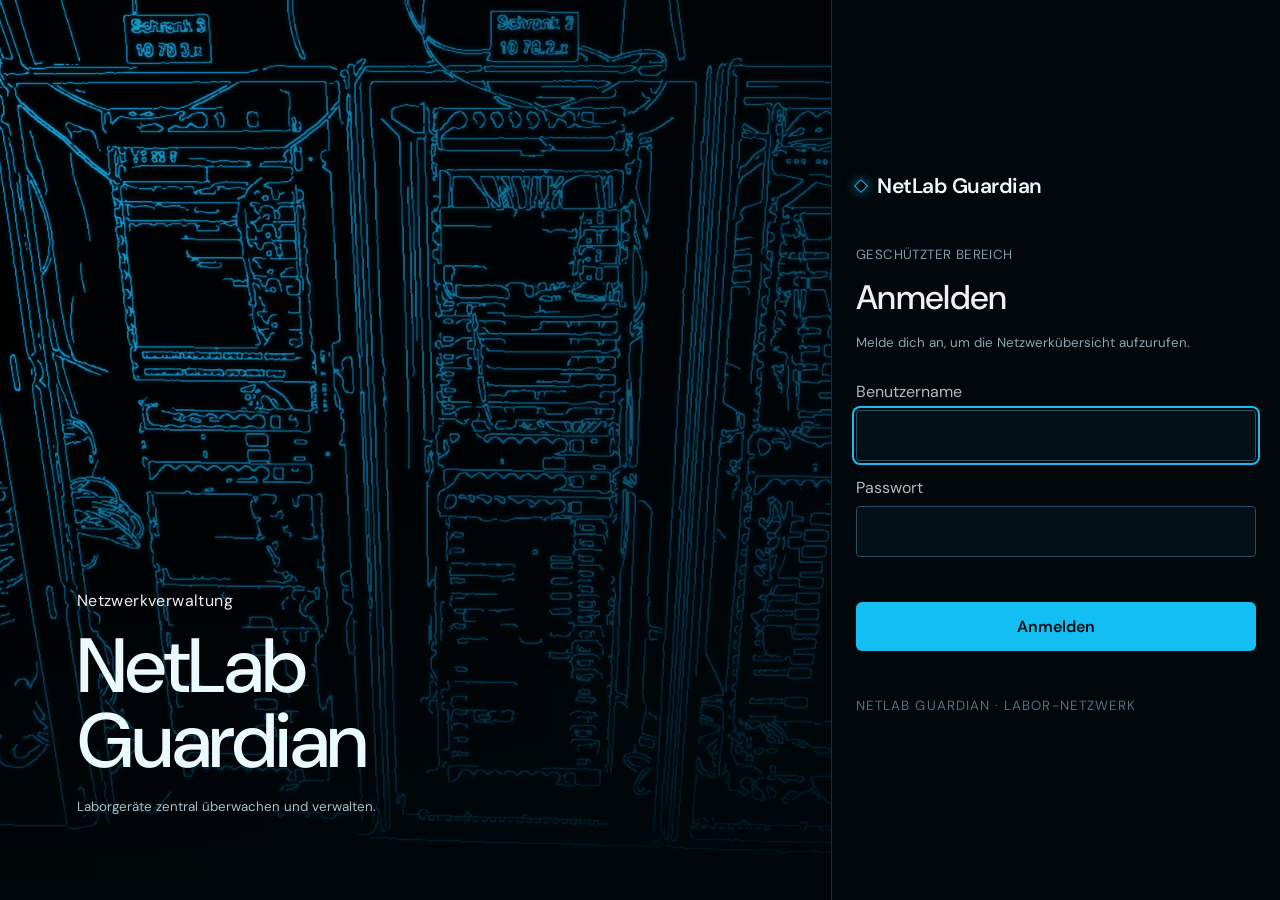
==== website/index.html @ c4c0e140 "Weboberfläche erstellt" ====
<!DOCTYPE html>
<html lang="de" class="auth-pending"><head><meta charset="UTF-8"><meta name="viewport" content="width=device-width,initial-scale=1"><meta name="theme-color" content="#09090b"><meta name="description" content="NetLab Guardian – Netzwerkgeräte in drei Labor-Racks zentral im Blick."><title>NetLab Guardian — Netzwerk im Blick</title><link rel="stylesheet" href="style.css"><script>(()=>{try{const session=JSON.parse(sessionStorage.getItem('netlab-guardian-session-v1'));if(!session||!['admin','viewer'].includes(session.role)){location.replace('login.html');return}document.documentElement.classList.remove('auth-pending')}catch{location.replace('login.html')}})();</script><noscript><meta http-equiv="refresh" content="0;url=login.html"></noscript><script src="script.js" defer></script></head>
<body><header class="header"><a class="brand" href="#" aria-label="NetLab Guardian Startseite">NetLab Guardian</a><nav aria-label="Hauptnavigation"><a class="active" href="#overview">Übersicht</a><a href="#inventory">Geräteinventar</a><a href="#issues">Probleme <span class="nav-count">3</span></a></nav><div class="header-actions"><span class="user-badge" id="userBadge"></span><button class="button outline" id="adminButton" type="button" hidden>Adminbereich</button><button class="button outline" id="logoutButton" type="button">Abmelden</button></div></header>
<main><section class="hero" aria-labelledby="heroTitle"><div class="hero-art" aria-hidden="true"><img src="assets/racks-outline.png" alt=""></div><div class="hero-overlay" aria-hidden="true"></div><div class="hero-copy"><div class="eyebrow">Netzwerkverwaltung</div><h1 id="heroTitle">Das Labornetzwerk<br>im Überblick</h1><p>Status und Verwaltung der Switches und Router in drei Labor-Racks.</p><a href="#overview" class="hero-link">Zum Rack-Monitor <span>↓</span></a></div><div class="hero-bottom"><span> Monitoring-Demo aktiv</span><span>3 Racks <b>/</b> <span id="heroDeviceCount">24 Geräte</span> <b>/</b> Labor-Netzwerk</span></div></section>
<section class="workspace" id="overview"><div class="section-top"><div><div class="eyebrow muted">Laborübersicht</div><h2>Rack-Übersicht</h2></div><div class="sync"><span id="syncLabel">Letzter Scan: 13.10.2026, 08:00 Uhr (Demodaten)</span></div></div>
<div class="stats"><div><span>Geräte insgesamt</span><strong>24 <small>in 3 Racks</small></strong></div><div><span> Erreichbar</span><strong>23 <small>95,8 %</small></strong></div><div><span> Warnungen</span><strong>2 <small>Prüfung empfohlen</small></strong></div><div><span> Kritisch</span><strong class="red-text">1 <small>Aktion erforderlich</small></strong></div></div>
<div class="rack-toolbar"><div class="segmented" aria-label="Rack-Filter"><button class="selected" data-filter="all" aria-pressed="true">Alle Racks <span>3</span></button><button data-filter="issues" aria-pressed="false">Mit Problemen <span>2</span></button></div><span class="rack-hint">Gerät auswählen für Details</span></div><div id="racks" class="racks"></div><div class="legend"><span> Online</span><span> Warnung</span><span> Kritisch / Offline</span><span>19″ Racks · 30 HE · schematische Darstellung</span></div>
<section class="issues" id="issues"><div class="section-top"><div><div class="eyebrow muted">Aktuelle Meldungen</div><h2>Offene Probleme <span class="pill red-pill">3</span></h2></div><span class="subtle">Nach Priorität sortiert</span></div><div id="issueList"></div></section>
<section class="inventory" id="inventory"><div class="section-top"><div><div class="eyebrow muted">Inventar / Demodaten</div><h2>Geräteinventar</h2></div><label class="search"><span>⌕</span><input id="search" type="search" placeholder="Gerät oder IP suchen …" aria-label="Gerät oder IP suchen"></label></div><div class="table-scroll"><table><thead><tr><th>Gerät</th><th>Typ / Modell</th><th>IP-Adresse</th><th>Standort</th><th>Status</th><th></th></tr></thead><tbody id="deviceTable"></tbody></table></div><p id="resultCount" class="subtle"></p></section>
</section></main>
<footer><a class="brand" href="#">NetLab Guardian</a><span>Netzwerkverwaltung für den Unterricht</span><span>LAB MONITORING / DEMO 1.0</span></footer>
<dialog id="detailDialog"><div class="dialog-top"><span class="eyebrow muted" id="dialogEyebrow">GERÄTEDETAILS</span><button class="close" aria-label="Dialog schließen">×</button></div><div id="dialogContent"></div></dialog>
<div id="toast" role="status" aria-live="polite"></div></body></html>
---- website/style.css ----
@import url('https://fonts.googleapis.com/css2?family=DM+Sans:wght@400;450;500;550;600;650;700&display=swap');
:root{color-scheme:dark;--bg:#09090b;--panel:#111114;--line:#28282e;--muted:#8c8c96;--red:#ff4858;--green:#76cfa9;--amber:#e8b963}*{box-sizing:border-box}html{scroll-behavior:smooth;scroll-padding-top:30px}body{margin:0;background:var(--bg);color:#f0f0f3;font-family:'DM Sans',Arial,sans-serif;font-size:14px}button,input{font:inherit}button,a,input{-webkit-tap-highlight-color:transparent}button,a{touch-action:manipulation}button{cursor:pointer}a{color:inherit;text-decoration:none}button:focus-visible,a:focus-visible,input:focus-visible{outline:2px solid var(--red);outline-offset:5px}.header{height:96px;max-width:1360px;margin:auto;padding:0 60px;display:flex;align-items:center;justify-content:space-between;gap:24px}.brand{font-size:26px;font-weight:650;letter-spacing:-1px;display:flex;align-items:center}.brand-mark{font-size:30px;letter-spacing:-8px;margin-right:18px;color:var(--red)}.brand-dot{color:var(--red)}nav{display:flex;gap:32px;align-items:center;font-size:13px;color:#98989f}nav a{transition:color .2s}nav a:hover,nav .active{color:#fff}.nav-count{background:#38161e;color:#ff7b86;font-size:10px;padding:3px 6px;border-radius:4px;margin-left:5px}.button{border:0;border-radius:6px;padding:12px 18px;display:inline-flex;align-items:center;justify-content:center;gap:18px;font-size:12px;font-weight:600;white-space:nowrap;transition:background .2s,transform .2s}.button:hover{transform:translateY(-1px)}.light{background:#ededf0;color:#121216}.light:hover{background:white}.outline{border:1px solid #36363e;background:#17171c;color:#ddd}.hero{max-width:1520px;margin:auto;min-height:425px;position:relative;overflow:hidden}.hero-art{position:absolute;inset:0;pointer-events:none}.hero-art svg{width:100%;height:100%}.hero-copy{max-width:1360px;padding:40px 60px 86px;margin:auto;position:relative}.eyebrow{font-size:10px;letter-spacing:1.7px;font-weight:600;display:flex;align-items:center;gap:8px}.eyebrow>span:not(.section-index){width:5px;height:5px;border-radius:50%;background:var(--red)}h1{font-size:clamp(42px,4.7vw,65px);font-weight:500;line-height:1.12;letter-spacing:-2.6px;margin:22px 0}h1>span{color:var(--red)}.hero p{font-size:14px;color:#a9a9b1;line-height:1.7}.hero-link{font-size:12px;display:inline-flex;gap:30px;margin-top:20px}.hero-link span{color:var(--red)}.hero-bottom{position:relative;max-width:1240px;margin:0 auto;padding:20px 0;display:flex;justify-content:space-between;border-bottom:1px solid var(--line);font-size:11px;color:var(--muted)}.hero-bottom span{display:flex;align-items:center;gap:9px}.hero-bottom b{font-weight:400;margin:0 12px;color:#3f3f46}.dot{display:inline-block;width:6px;height:6px;border-radius:50%;flex-shrink:0}.green{background:var(--green);box-shadow:0 0 8px #76cfa922}.red{background:var(--red);box-shadow:0 0 8px #ff485833}.amber{background:var(--amber)}.workspace{max-width:1360px;padding:44px 60px 0;margin:auto}.section-top{display:flex;align-items:center;justify-content:space-between;gap:24px;margin-bottom:24px}.muted{color:var(--muted);font-size:9px;letter-spacing:1.6px}h2{font-size:25px;font-weight:500;letter-spacing:-.7px;margin:10px 0 0}.section-index{font-size:12px;color:#53535f;margin-left:12px;letter-spacing:0}.sync{display:flex;align-items:center;gap:18px;font-size:10px;color:var(--muted)}.scan-icon{font-size:18px;line-height:12px}.stats{display:grid;grid-template-columns:repeat(4,1fr);border:1px solid var(--line);border-radius:8px;background:#101013;padding:23px 0;margin-bottom:30px}.stats>div{padding:0 25px;border-right:1px solid var(--line)}.stats>div:last-child{border:0}.stats>div>span{display:flex;align-items:center;gap:7px;color:#a1a1ad;font-size:11px}.stats strong{display:flex;align-items:baseline;gap:14px;font-size:34px;line-height:1.5;font-weight:500;letter-spacing:-1px}.stats small{font-weight:400;letter-spacing:0;color:#757582;font-size:10px}.red-text{color:var(--red)}.rack-toolbar{display:flex;justify-content:space-between;align-items:center;margin-bottom:20px}.segmented{display:flex;gap:3px;background:#131317;border:1px solid var(--line);border-radius:6px;padding:4px}.segmented button{background:transparent;border:0;color:#888894;padding:8px 12px;font-size:11px;border-radius:3px}.segmented .selected{background:#2a2a31;color:#fff}.segmented span{margin-left:8px;color:#888894;font-size:10px}.rack-hint{color:#797985;font-size:10px;display:flex;align-items:center;gap:8px}.tiny-square{width:8px;height:8px;border:1px solid #70707e}.racks{display:grid;grid-template-columns:repeat(3,1fr);gap:22px}.rack-card{border:1px solid var(--line);background:linear-gradient(135deg,#151519,#101013);border-radius:8px;overflow:hidden}.rack-heading{padding:21px 20px 17px;display:flex;justify-content:space-between;align-items:flex-start}.rack-heading h3{margin:0 0 5px;font-size:16px;font-weight:500}.rack-heading p{font-size:10px;color:var(--muted);margin:0}.rack-number{font-size:10px;color:#666673;letter-spacing:1px}.pill{font-size:9px;padding:5px 8px;border-radius:4px;display:inline-flex;gap:6px;align-items:center;white-space:nowrap}.green-pill{background:#172a25;color:#88cbb0}.red-pill{background:#35191f;color:#ff7e88}.amber-pill{background:#30281c;color:#e6bf7a}.rack-frame{margin:0 16px;padding:14px 15px 14px 28px;border:1px solid #303037;border-radius:3px;background:repeating-linear-gradient(to bottom,#08080a 0,#08080a 8px,#121216 9px,#08080a 10px);position:relative;box-shadow:inset 0 0 12px #000}.rack-frame:before,.rack-frame:after{content:'';position:absolute;top:14px;bottom:14px;width:4px;background:repeating-linear-gradient(to bottom,#33333b 0,#33333b 4px,transparent 4px,transparent 13px)}.rack-frame:before{left:7px}.rack-frame:after{right:6px}.device{display:flex;position:relative;align-items:center;gap:8px;width:100%;height:35px;padding:0 8px;margin:0 0 5px;border:1px solid #3b3c44;border-radius:2px;background:linear-gradient(#292a30,#1a1b20);color:#ddd;text-align:left}.device:hover{border-color:#b8b8c8;background:#303039}.device.warning{border-color:#7e6033;background:linear-gradient(#352e23,#252117)}.device.critical{border-color:#a2434d;background:linear-gradient(#3a2429,#281b20)}.unit{position:absolute;right:calc(100% + 7px);font-size:7px;color:#73737d;font-family:monospace}.device-name{font-size:8px;white-space:nowrap;min-width:55px;letter-spacing:.25px}.ports{display:grid;grid-template-columns:repeat(8,1fr);gap:2px;margin-left:auto}.port{height:6px;width:5px;background:#0b0d0f;border:1px solid #44474d;border-top-color:#638977}.warning .port{border-top-color:#95814c}.critical .port{border-top-color:#70464a}.router .ports{grid-template-columns:repeat(4,1fr)}.device>.dot{width:4px;height:4px;margin-left:3px}.blank{height:16px;border:1px solid #24242a;margin-bottom:5px;background:repeating-linear-gradient(90deg,#141418 0,#141418 3px,#0d0d10 3px,#0d0d10 5px)}.rack-footer{padding:15px 20px;display:flex;justify-content:space-between;font-size:9px;color:#8d8d99}.rack-footer b{font-weight:400;color:#d0d0d8}.legend{display:flex;gap:20px;align-items:center;margin:18px 0 46px;font-size:9px;color:#83838f}.legend>span{display:flex;align-items:center;gap:6px}.legend>span:last-child{margin-left:auto;color:#565662}.issues{margin-bottom:44px}.issues h2{display:flex;align-items:center;gap:12px;font-size:22px}.subtle{color:#787885;font-size:10px}.issue-row{display:flex;align-items:center;gap:16px;border-top:1px solid var(--line);padding:18px 0}.issue-icon{height:32px;width:32px;background:#28171d;border:1px solid #4c252d;color:#ff7280;border-radius:6px;display:grid;place-items:center;font-size:14px}.issue-icon.warn{color:var(--amber);background:#252016;border-color:#463920}.issue-copy{flex:1}.issue-copy strong{font-size:12px;font-weight:500}.issue-copy p{font-size:10px;color:var(--muted);margin:5px 0 0}.issue-row .issue-time{font-size:10px;color:#737380}.text-button{border:0;background:none;color:#c5c5d0;font-size:11px;padding:10px}.text-button:hover{color:var(--red)}.search{display:flex;gap:10px;align-items:center;border:1px solid var(--line);border-radius:5px;padding:10px 13px;color:var(--muted)}.search input{border:0;background:none;outline:none;color:#eee;font-size:11px;width:180px}.table-scroll{overflow:auto}table{width:100%;border-collapse:collapse;text-align:left;white-space:nowrap}th{font-size:9px;font-weight:400;text-transform:uppercase;letter-spacing:1px;color:#81818f;background:#141418;padding:13px 15px}td{padding:13px 15px;border-bottom:1px solid #222228;font-size:11px;color:#92929f}td:first-child{color:#ddd}td:nth-child(3){font-family:monospace}.inventory{margin-bottom:40px}.report-banner{display:flex;align-items:center;gap:22px;padding:27px;border:1px solid #412329;background:radial-gradient(ellipse at top left,#31161d,#131014 65%);border-radius:7px}.report-symbol{font-size:32px;color:#ff6571}.report-banner h3{font-weight:500;font-size:17px;margin:0 0 8px}.report-banner p{font-size:11px;color:#aaa1a9;margin:0 0 8px}.report-banner button{margin-left:auto}.demo-note{font-size:9px;color:#82717c}footer{max-width:1240px;margin:40px auto 0;border-top:1px solid var(--line);padding:28px 0 35px;display:flex;justify-content:space-between;align-items:center;color:#62626d;font-size:10px}footer .brand{font-size:21px;color:#c5c5ce}footer>span:last-child{font-size:8px;letter-spacing:1px}dialog{width:min(540px,calc(100vw - 30px));padding:26px;border:1px solid #48404a;border-radius:10px;background:#141417;color:#eee;box-shadow:0 30px 100px #000a}dialog::backdrop{background:#000b;backdrop-filter:blur(5px)}.dialog-top{display:flex;justify-content:space-between;align-items:center}.close{background:none;border:0;color:#aaa;font-size:25px;padding:0 4px}.dialog-grid{display:grid;grid-template-columns:1fr 1fr;gap:20px;margin:25px 0}.dialog-grid span{display:block;color:var(--muted);font-size:10px;margin-bottom:6px}.dialog-grid b{font-size:13px;font-weight:400}.dialog-info{padding:15px;background:#202024;border-left:2px solid var(--red);font-size:12px;line-height:1.7;color:#bbb}.report-item{padding:13px 0;border-bottom:1px solid var(--line);font-size:12px;line-height:1.8}.report-item small{color:var(--muted)}.dialog-actions{display:flex;justify-content:flex-end;margin-top:22px}#toast{position:fixed;bottom:25px;left:50%;transform:translate(-50%,20px);background:#2a2228;color:#eee;border:1px solid #64414a;border-radius:7px;padding:14px 24px;font-size:12px;opacity:0;pointer-events:none;transition:.25s;max-width:90vw;z-index:9}#toast.show{opacity:1;transform:translate(-50%,0)}@media(min-width:1450px){.hero-art svg{height:110%}}@media(max-width:1100px){.header{padding:0 30px}.workspace{padding:35px 30px 0}.hero-copy{padding-left:30px}.hero-bottom,footer{margin-left:30px;margin-right:30px}.stats>div{padding:0 17px}.stats strong{gap:8px}.stats small{font-size:9px}.racks{gap:12px}.ports{gap:1px}.port{width:4px}.rack-heading{padding:18px 14px}.rack-frame{margin:0 9px}.sync{flex-direction:column;align-items:flex-end;gap:8px}}@media(max-width:800px){.header{height:78px}nav{gap:15px;font-size:11px}.hero-art{opacity:.6;left:0;width:140%}.hero-copy{padding-top:30px}.hero-bottom{font-size:9px}.racks{grid-template-columns:1fr}.rack-frame{margin:0 20px}.ports{gap:4px;grid-template-columns:repeat(12,1fr)}.port{width:8px;height:8px}.device-name{font-size:10px}.device{height:37px}.stats{grid-template-columns:1fr 1fr;row-gap:20px}.stats>div:nth-child(2){border:0}.rack-hint{display:none}.legend{flex-wrap:wrap;gap:14px}.legend>span:last-child{margin-left:0;width:100%}.report-banner{flex-wrap:wrap}.report-banner button{margin-left:0}.section-top{align-items:flex-start}.stats strong{font-size:30px}.issue-time{display:none}footer>span:nth-child(2){display:none}}@media(max-width:520px){.header,.workspace{padding-left:20px;padding-right:20px}.header{flex-wrap:wrap;height:auto;padding-top:20px;padding-bottom:18px;gap:18px}.header nav{order:3;width:100%;justify-content:space-between}.brand{font-size:23px}.hero-copy{padding:25px 20px 65px}h1{font-size:44px}.hero p{font-size:12px}.hero-bottom{margin:0 20px}.hero-bottom>span:last-child{display:none}.section-top{flex-wrap:wrap;gap:16px}.sync{flex-direction:row;width:100%;justify-content:space-between;align-items:center}.stats small{font-size:8px}.stats strong{gap:9px}.issues h2{font-size:20px}.issue-row{gap:10px}.issue-copy strong{font-size:11px}.issue-copy p{font-size:9px}.text-button{font-size:10px;padding:6px}.search{width:100%}.search input{width:100%}.report-banner{padding:22px;gap:14px}.report-symbol{display:none}footer{margin:30px 20px 0}.rack-footer{font-size:10px}}@media(prefers-reduced-motion:reduce){html{scroll-behavior:auto}*{transition:none!important}}
@media(min-width:1101px){.hero-bottom,footer{width:calc(100% - 120px);max-width:1240px}}

/* Zurückhaltende Gestaltung für NetLab Guardian */
.hero-art{opacity:.22}.hero{min-height:0}.hero-copy{padding-top:32px;padding-bottom:40px}h1{font-size:clamp(36px,4vw,52px);letter-spacing:-1.5px;margin:18px 0}.hero p{max-width:440px}.eyebrow{letter-spacing:.4px;text-transform:none;font-size:11px;font-weight:400}.brand{font-size:22px;letter-spacing:-.5px;font-weight:600}.report-banner{background:#121215;border-color:var(--line)}.pill{border-radius:3px}.legend>span:nth-child(1){color:var(--green)}.legend>span:nth-child(2){color:var(--amber)}.legend>span:nth-child(3){color:var(--red)}@media(max-width:800px){.hero-art{opacity:.14;width:100%}}@media(max-width:520px){.brand{font-size:20px}.header{gap:16px}.header .button{padding:10px 12px}.hero-copy{padding-top:22px;padding-bottom:30px}h1{font-size:36px}}

.admin{padding-top:24px;margin-bottom:40px;border-top:1px solid var(--line)}.admin-note{font-size:12px;color:var(--muted);margin-bottom:24px}.neutral-pill{background:#28282e;color:#b7b7c4}.empty-unit{position:relative;height:35px;margin-bottom:5px;border:1px solid #222229;display:flex;align-items:center;padding:0 8px;color:#555560;font-size:9px}.rack-heading{gap:8px}.rack-heading h3{font-size:15px;white-space:nowrap}.device-name{min-width:0;overflow:hidden;text-overflow:ellipsis;max-width:110px}.ports{flex-shrink:0}.device-form{margin-top:24px}.device-form label{display:flex;flex-direction:column;gap:8px;font-size:12px;color:#b7b7c2;margin-bottom:16px}.device-form input,.device-form select{width:100%;min-width:0;border:1px solid #41414b;border-radius:4px;background:#202025;color:#eee;padding:11px;font:inherit}.form-row{display:grid;grid-template-columns:1fr 1fr;gap:16px}.form-error{color:#ff8d98;font-size:12px;line-height:1.5}.dialog-actions{gap:10px}button:disabled{opacity:.45;cursor:not-allowed}.device-form .subtle{line-height:1.6}#heroDeviceCount{display:inline}@media(max-width:520px){.form-row{grid-template-columns:1fr;gap:0}.rack-heading h3{font-size:16px}}

[hidden]{display:none!important}.login-form{max-width:360px}.admin-actions{display:flex;gap:10px;flex-wrap:wrap}.delete-button{color:#ff8b95}.danger{background:#a82f40;color:white}.danger:hover{background:#bc374a}

/* Admin-Anmeldung und separate Verwaltungsseite */
.login-dialog{width:min(430px,calc(100vw - 30px))}.login-dialog h2{margin-bottom:24px}.login-dialog .login-form{max-width:none}.admin-page-label{color:#8c8c96;font-size:12px;letter-spacing:.08em;text-transform:uppercase}.admin-page .header{border-bottom:1px solid var(--line)}.admin-workspace{padding-top:64px;padding-bottom:50px}.admin-workspace h1{font-size:38px;line-height:1.1;margin:10px 0 12px;letter-spacing:-1px}.admin-table-wrap{border:1px solid var(--line);border-radius:7px;background:#101013}.admin-summary{display:grid;grid-template-columns:repeat(3,1fr);gap:12px;margin:24px 0}.admin-summary>div{display:flex;justify-content:space-between;align-items:center;padding:18px 20px;border:1px solid var(--line);border-radius:6px;background:#111114}.admin-summary span{font-size:11px;color:var(--muted)}.admin-summary strong{font-size:18px;font-weight:500}.action-cell{display:flex;gap:8px;align-items:center}.admin-page .section-top{align-items:flex-end}
@media(max-width:800px){.admin-page-label{display:none}.admin-workspace{padding-top:38px}.admin-summary{grid-template-columns:1fr}.admin-page .section-top{align-items:flex-start}}

/* Cyanfarbenes Rack-Design */
:root{--bg:#02070b;--panel:#071018;--line:#173647;--muted:#7f9aa8;--red:#13bff2;--green:#55d6b2;--amber:#f0bd58}
body{background:linear-gradient(180deg,#010508 0,#031019 48%,#02070b 100%)}
.header{background:rgba(2,7,11,.88);border-bottom:1px solid rgba(19,191,242,.14)}
.brand{color:#eafaff}.brand::before{content:'';width:8px;height:8px;margin-right:11px;border:1px solid #13bff2;transform:rotate(45deg);box-shadow:0 0 12px rgba(19,191,242,.65)}
.nav-count{background:#0b3445;color:#8ee5ff}.outline{border-color:#24516a;background:#07131b}.outline:hover{border-color:#13bff2}.light{background:#13bff2;color:#001018}.light:hover{background:#55d6ff}
.hero{min-height:560px;max-width:none;border-bottom:1px solid rgba(19,191,242,.25)}.hero-art{opacity:1;inset:0;left:0;width:100%;overflow:hidden}.hero-art img{width:100%;height:100%;object-fit:cover;object-position:center center;display:block;filter:brightness(1.35) saturate(1.12)}.hero-overlay{position:absolute;inset:0;background:linear-gradient(90deg,rgba(0,5,9,.96) 0%,rgba(0,7,12,.74) 24%,rgba(0,7,12,.08) 55%,rgba(0,5,9,.16) 100%),linear-gradient(0deg,rgba(2,7,11,.76) 0%,transparent 38%);z-index:1}.hero-copy{position:relative;z-index:2;padding-top:105px;padding-bottom:120px}.hero-copy h1{text-shadow:0 2px 24px #000}.hero-copy p{color:#b7cbd4}.hero-link span{color:#13bff2}.hero-bottom{position:relative;z-index:2;border-color:rgba(19,191,242,.26)}
.workspace{background:linear-gradient(180deg,rgba(4,15,23,.65),transparent 420px)}.stats,.rack-card,.admin-table-wrap{background:#071018;border-color:#173647}.rack-card{box-shadow:0 8px 30px rgba(0,0,0,.24)}.rack-frame{border-color:#24516a;background:repeating-linear-gradient(to bottom,#020609 0,#020609 8px,#08141c 9px,#020609 10px)}.device{border-color:#264959;background:linear-gradient(#112733,#08151c)}.device:hover{border-color:#13bff2;background:#102b38}.port{border-color:#315c6f;border-top-color:#13bff2}.segmented,.search{background:#061018;border-color:#173647}.segmented .selected{background:#0d3345}.text-button:hover{color:#13bff2}.dialog-info{border-left-color:#13bff2}dialog{background:#071018;border-color:#28536a}.admin-summary>div{background:#071018;border-color:#173647}
.red-text{color:#ff6070}.red-pill{background:#35191f;color:#ff8792}.device.critical{border-color:#a2434d;background:linear-gradient(#3a2429,#281b20)}.issue-icon{color:#ff7280;background:#28171d;border-color:#4c252d}.danger{background:#a82f40;color:#fff}
.notes-panel{margin-top:22px;padding-top:20px;border-top:1px solid var(--line)}.notes-panel label{display:block;margin-bottom:10px;font-size:12px;font-weight:600;color:#d9edf5}.notes-panel textarea{width:100%;min-height:115px;resize:vertical;border:1px solid #28536a;border-radius:5px;background:#040b10;color:#eafaff;padding:12px;line-height:1.55;font:inherit}.notes-panel textarea:focus{outline:2px solid #13bff2;outline-offset:2px}.notes-actions{display:flex;align-items:center;justify-content:space-between;gap:18px;margin-top:12px}
@media(max-width:800px){.hero{min-height:510px}.hero-art{width:100%;opacity:1}.hero-art img{object-position:58% center}.hero-overlay{background:linear-gradient(90deg,rgba(0,5,9,.96),rgba(0,7,12,.62)),linear-gradient(0deg,rgba(2,7,11,.93),transparent 50%)}.hero-copy{padding-top:78px;padding-bottom:105px}}
@media(max-width:520px){.hero{min-height:470px}.hero-copy{padding-top:62px}.notes-actions{align-items:flex-start;flex-direction:column}.notes-actions .button{width:100%}}

/* Große, gut lesbare Rack-Darstellung für 30 Höheneinheiten */
.workspace{max-width:1700px;padding-left:32px;padding-right:32px}.racks{grid-template-columns:repeat(3,minmax(390px,1fr));gap:26px;overflow-x:auto;padding-bottom:10px}.rack-heading{padding:24px 22px 20px}.rack-heading h3{font-size:18px}.rack-frame{margin:0 18px;padding:18px 17px 18px 31px}.rack-frame .device,.rack-frame .empty-unit{height:38px;margin-bottom:5px}.rack-frame .device{gap:10px;padding:0 11px;z-index:0;transform-origin:center;transition:transform .18s ease,border-color .18s ease,background .18s ease,box-shadow .18s ease}.rack-frame .device-name{font-size:11px;font-weight:600;max-width:150px;letter-spacing:.15px;transition:font-size .18s ease,color .18s ease}.rack-frame .empty-unit{font-size:10px}.rack-frame .unit{font-size:10px;right:calc(100% + 9px);transition:font-size .18s ease,color .18s ease}.rack-frame .port{width:6px;height:7px}.rack-frame .device:hover{z-index:6;transform:scale(1.065);border-color:#49d4ff;background:linear-gradient(#173746,#0b202b);box-shadow:0 9px 22px rgba(0,0,0,.6),0 0 18px rgba(19,191,242,.28)}.rack-frame .device:hover .device-name{font-size:13px;color:#fff}.rack-frame .device:hover .unit{font-size:12px;color:#bdeeff}.rack-footer{padding:18px 22px;font-size:10px}

/* Notizen */
.device.has-note{box-shadow:inset 3px 0 #13bff2}.note-marker,.table-note-marker{display:inline-grid;place-items:center;width:18px;height:18px;border:1px solid #13bff2;border-radius:3px;background:#082c3b;color:#8de5ff;font-size:10px;font-style:normal;font-weight:700;flex:0 0 auto}.table-note-marker{margin-left:8px;vertical-align:middle}.saved-note{margin-top:22px;padding:16px;border:1px solid #28647d;border-radius:5px;background:#061924}.saved-note-head{display:flex;align-items:center;justify-content:space-between;gap:16px}.saved-note-head strong{font-size:12px;color:#bdeeff}.saved-note p{margin:12px 0 0;color:#dcebf1;line-height:1.6;white-space:pre-wrap;overflow-wrap:anywhere}.delete-note{color:#ff8b95;padding:4px}.delete-note:hover{color:#ff6879}
@media(max-width:800px){.workspace{padding-left:20px;padding-right:20px}.racks{grid-template-columns:1fr;overflow-x:visible}.rack-frame{margin:0 14px;padding-left:34px}.rack-frame .device,.rack-frame .empty-unit{height:42px}.rack-frame .device-name{font-size:12px;max-width:none}.rack-frame .unit{font-size:11px}.rack-frame .port{width:8px;height:8px}}

/* Anmeldung und Rollen */
.auth-pending body{visibility:hidden}.header-actions{display:flex;align-items:center;gap:10px}.user-badge{padding:7px 10px;border:1px solid #1c465b;border-radius:4px;background:#071822;color:#9edff2;font-size:11px}.login-page{min-height:100vh;background:#02070b}.login-shell{min-height:100vh;display:grid;grid-template-columns:minmax(420px,1.3fr) minmax(390px,.7fr)}.login-visual{position:relative;min-height:100vh;overflow:hidden;border-right:1px solid rgba(19,191,242,.25)}.login-visual>img{position:absolute;inset:0;width:100%;height:100%;object-fit:cover;filter:brightness(1.1) saturate(1.12)}.login-visual-overlay{position:absolute;inset:0;background:linear-gradient(90deg,rgba(0,5,9,.2),rgba(0,7,12,.64)),linear-gradient(0deg,rgba(0,6,10,.9),transparent 60%)}.login-visual-copy{position:absolute;left:clamp(35px,6vw,95px);bottom:clamp(45px,8vh,95px);z-index:1}.login-visual-copy h1{margin:18px 0;font-size:clamp(54px,6vw,88px);line-height:.98;color:#eafaff}.login-visual-copy p{color:#a8c0cb;font-size:14px}.login-card{width:min(430px,calc(100% - 48px));margin:auto;display:flex;flex-direction:column;gap:46px}.login-brand{font-size:21px}.login-card h2{font-size:34px;margin-top:12px}.login-intro{margin:12px 0 0;color:#8da5b0;line-height:1.6}.site-login-form{margin-top:-18px}.site-login-form label{font-size:13px}.site-login-form input{padding:14px;background:#041018;border-color:#265168}.site-login-form input:focus{outline:2px solid #13bff2;outline-offset:2px}.login-error{min-height:19px;margin:0 0 10px}.login-submit{width:100%;padding:14px}.login-footnote{margin-top:auto;color:#53707e;font-size:10px;letter-spacing:.08em;text-transform:uppercase}
@media(max-width:800px){.header-actions{margin-left:auto}.user-badge{display:none}.login-shell{grid-template-columns:1fr}.login-visual{position:absolute;inset:0;min-height:100vh;border:0;opacity:.28}.login-visual-copy{display:none}.login-card{position:relative;z-index:1;min-height:100vh;padding:42px 0;justify-content:center}.login-footnote{margin-top:20px}.login-page .brand{font-size:21px}}
@media(max-width:520px){.header-actions{width:100%;justify-content:flex-end}.header-actions .button{font-size:10px;padding:9px 11px}.login-card{width:min(380px,calc(100% - 38px));gap:36px}.login-card h2{font-size:30px}}

/* Standardschrift mindestens 12 pt */
body{font-size:12pt}
nav,.nav-count,.button,.eyebrow,.hero-link,.section-index,.segmented button,.pill,.device-name,.issue-icon,.issue-copy strong,.text-button,.search input,td:first-child,.dialog-grid b,.dialog-info,.report-item,#toast,.device-form label,.device-form input,.device-form select,.form-error,.notes-panel label,.notes-panel textarea,.note-marker,.table-note-marker,.saved-note-head strong,.saved-note p,.user-badge,.site-login-form label,.header-actions .button{font-size:12pt!important}
.rack-frame .device-name{font-size:10pt!important}.rack-frame .device:hover .device-name{font-size:11pt!important}.rack-card .pill{font-size:9pt!important}.note-marker,.table-note-marker{width:16px;height:16px;font-size:8pt!important}

/* Kleine graue Sekundärtexte auf 10 pt */
.hero p,.hero-bottom,.muted,.section-index,.sync,.stats>div>span,.stats small,.segmented span,.rack-hint,.rack-heading p,.rack-number,.rack-frame .empty-unit,.rack-frame .unit,.rack-footer,.legend>span:last-child,.subtle,.issue-copy p,.issue-row .issue-time,.report-banner p,.demo-note,footer,footer>span:last-child,.dialog-grid span,.admin-note,.admin-page-label,.admin-summary span,.login-intro,.login-visual-copy p,.login-footnote,td:not(:first-child),th{font-size:10pt!important}
.rack-frame .device:hover .unit{font-size:12pt!important}
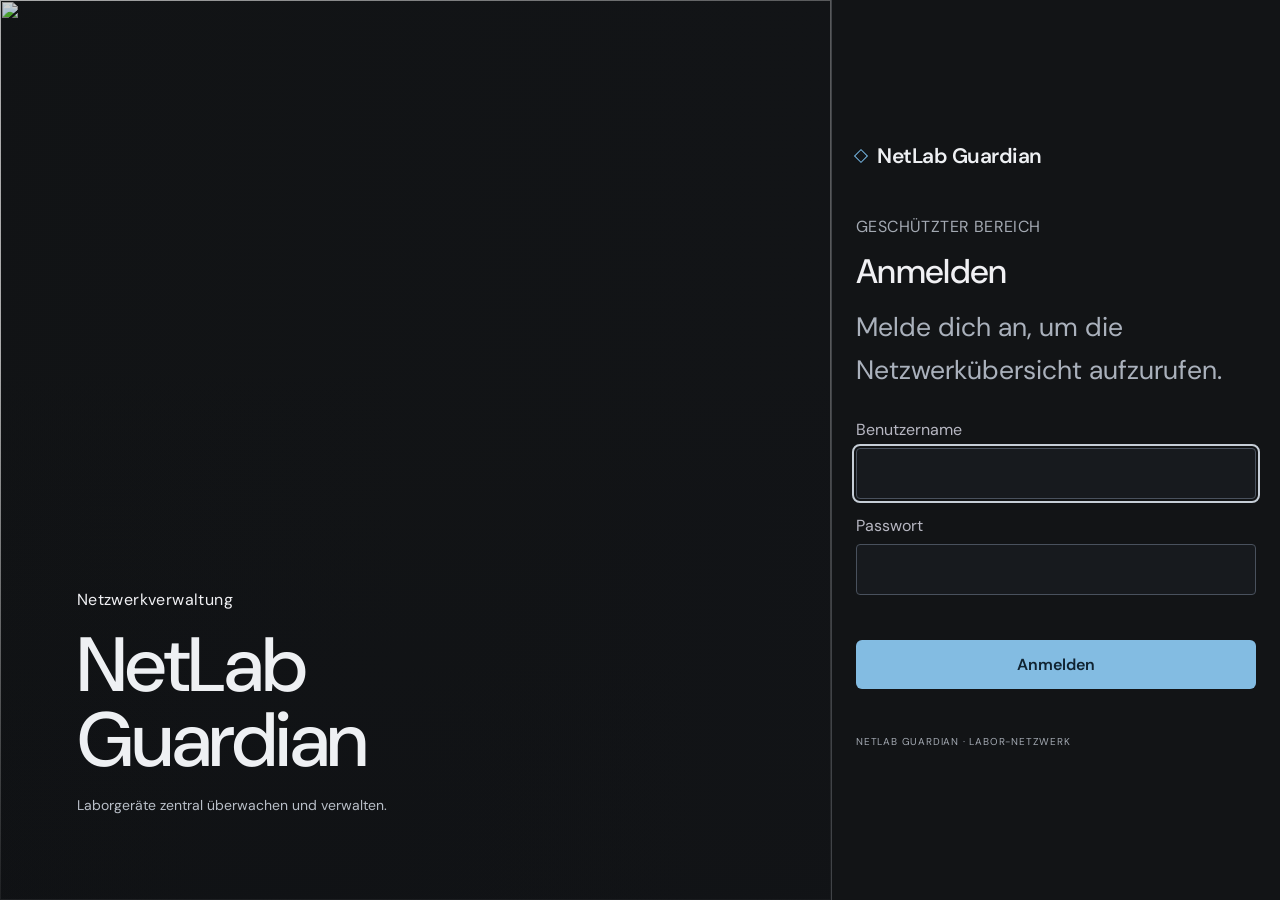
==== commit 7d6d6d87: "Design überarbeitet" ====
--- a/website/index.html
+++ b/website/index.html
@@ -1,13 +1,210 @@
 <!DOCTYPE html>
-<html lang="de" class="auth-pending"><head><meta charset="UTF-8"><meta name="viewport" content="width=device-width,initial-scale=1"><meta name="theme-color" content="#09090b"><meta name="description" content="NetLab Guardian – Netzwerkgeräte in drei Labor-Racks zentral im Blick."><title>NetLab Guardian — Netzwerk im Blick</title><link rel="stylesheet" href="style.css"><script>(()=>{try{const session=JSON.parse(sessionStorage.getItem('netlab-guardian-session-v1'));if(!session||!['admin','viewer'].includes(session.role)){location.replace('login.html');return}document.documentElement.classList.remove('auth-pending')}catch{location.replace('login.html')}})();</script><noscript><meta http-equiv="refresh" content="0;url=login.html"></noscript><script src="script.js" defer></script></head>
-<body><header class="header"><a class="brand" href="#" aria-label="NetLab Guardian Startseite">NetLab Guardian</a><nav aria-label="Hauptnavigation"><a class="active" href="#overview">Übersicht</a><a href="#inventory">Geräteinventar</a><a href="#issues">Probleme <span class="nav-count">3</span></a></nav><div class="header-actions"><span class="user-badge" id="userBadge"></span><button class="button outline" id="adminButton" type="button" hidden>Adminbereich</button><button class="button outline" id="logoutButton" type="button">Abmelden</button></div></header>
-<main><section class="hero" aria-labelledby="heroTitle"><div class="hero-art" aria-hidden="true"><img src="assets/racks-outline.png" alt=""></div><div class="hero-overlay" aria-hidden="true"></div><div class="hero-copy"><div class="eyebrow">Netzwerkverwaltung</div><h1 id="heroTitle">Das Labornetzwerk<br>im Überblick</h1><p>Status und Verwaltung der Switches und Router in drei Labor-Racks.</p><a href="#overview" class="hero-link">Zum Rack-Monitor <span>↓</span></a></div><div class="hero-bottom"><span> Monitoring-Demo aktiv</span><span>3 Racks <b>/</b> <span id="heroDeviceCount">24 Geräte</span> <b>/</b> Labor-Netzwerk</span></div></section>
-<section class="workspace" id="overview"><div class="section-top"><div><div class="eyebrow muted">Laborübersicht</div><h2>Rack-Übersicht</h2></div><div class="sync"><span id="syncLabel">Letzter Scan: 13.10.2026, 08:00 Uhr (Demodaten)</span></div></div>
-<div class="stats"><div><span>Geräte insgesamt</span><strong>24 <small>in 3 Racks</small></strong></div><div><span> Erreichbar</span><strong>23 <small>95,8 %</small></strong></div><div><span> Warnungen</span><strong>2 <small>Prüfung empfohlen</small></strong></div><div><span> Kritisch</span><strong class="red-text">1 <small>Aktion erforderlich</small></strong></div></div>
-<div class="rack-toolbar"><div class="segmented" aria-label="Rack-Filter"><button class="selected" data-filter="all" aria-pressed="true">Alle Racks <span>3</span></button><button data-filter="issues" aria-pressed="false">Mit Problemen <span>2</span></button></div><span class="rack-hint">Gerät auswählen für Details</span></div><div id="racks" class="racks"></div><div class="legend"><span> Online</span><span> Warnung</span><span> Kritisch / Offline</span><span>19″ Racks · 30 HE · schematische Darstellung</span></div>
-<section class="issues" id="issues"><div class="section-top"><div><div class="eyebrow muted">Aktuelle Meldungen</div><h2>Offene Probleme <span class="pill red-pill">3</span></h2></div><span class="subtle">Nach Priorität sortiert</span></div><div id="issueList"></div></section>
-<section class="inventory" id="inventory"><div class="section-top"><div><div class="eyebrow muted">Inventar / Demodaten</div><h2>Geräteinventar</h2></div><label class="search"><span>⌕</span><input id="search" type="search" placeholder="Gerät oder IP suchen …" aria-label="Gerät oder IP suchen"></label></div><div class="table-scroll"><table><thead><tr><th>Gerät</th><th>Typ / Modell</th><th>IP-Adresse</th><th>Standort</th><th>Status</th><th></th></tr></thead><tbody id="deviceTable"></tbody></table></div><p id="resultCount" class="subtle"></p></section>
-</section></main>
-<footer><a class="brand" href="#">NetLab Guardian</a><span>Netzwerkverwaltung für den Unterricht</span><span>LAB MONITORING / DEMO 1.0</span></footer>
-<dialog id="detailDialog"><div class="dialog-top"><span class="eyebrow muted" id="dialogEyebrow">GERÄTEDETAILS</span><button class="close" aria-label="Dialog schließen">×</button></div><div id="dialogContent"></div></dialog>
-<div id="toast" role="status" aria-live="polite"></div></body></html>
+<html lang="de" class="auth-pending">
+    <head>
+        <meta charset="UTF-8">
+        <meta name="viewport" content="width=device-width, initial-scale=1">
+        <meta name="theme-color" content="#121416">
+        <meta
+            name="description"
+            content="NetLab Guardian – Netzwerkgeräte in drei Labor-Racks zentral im Blick."
+        >
+        <title>NetLab Guardian — Netzwerk im Blick</title>
+        <link rel="stylesheet" href="style.css?v=20261020-1">
+        <script>
+            (() => {
+                try {
+                    const session = JSON.parse(
+                        sessionStorage.getItem("netlab-guardian-session-v1")
+                    );
+
+                    if (!session || !["admin", "viewer"].includes(session.role)) {
+                        location.replace("login.html");
+                        return;
+                    }
+
+                    document.documentElement.classList.remove("auth-pending");
+                } catch {
+                    location.replace("login.html");
+                }
+            })();
+        </script>
+        <noscript>
+            <meta http-equiv="refresh" content="0;url=login.html">
+        </noscript>
+        <script src="script.js" defer></script>
+    </head>
+    <body>
+        <header class="header">
+            <a class="brand" href="#" aria-label="NetLab Guardian Startseite">
+                NetLab Guardian
+            </a>
+
+            <nav aria-label="Hauptnavigation">
+                <a class="active" href="#overview">Übersicht</a>
+                <a href="#inventory">Geräteinventar</a>
+                <a href="#issues">Probleme <span class="nav-count">3</span></a>
+            </nav>
+
+            <div class="header-actions">
+                <span class="user-badge" id="userBadge"></span>
+                <button class="button outline" id="adminButton" type="button" hidden>
+                    Adminbereich
+                </button>
+                <button class="button outline" id="logoutButton" type="button">
+                    Abmelden
+                </button>
+            </div>
+        </header>
+
+        <main>
+            <section class="hero" aria-labelledby="heroTitle">
+                <div class="hero-art" aria-hidden="true">
+                    <img src="assets/racks-outline.png" alt="">
+                </div>
+                <div class="hero-overlay" aria-hidden="true"></div>
+
+                <div class="hero-copy">
+                    <div class="eyebrow">Netzwerkverwaltung</div>
+                    <h1 id="heroTitle">Das Labornetzwerk<br>im Überblick</h1>
+                    <p>
+                        Status und Verwaltung der Switches und Router in drei Labor-Racks.
+                    </p>
+                    <a href="#overview" class="hero-link">
+                        Zum Rack-Monitor <span>↓</span>
+                    </a>
+                </div>
+
+                <div class="hero-bottom">
+                    <span>
+                        3 Racks <b>/</b>
+                        <span id="heroDeviceCount">24 Geräte</span>
+                        <b>/</b> Labor-Netzwerk
+                    </span>
+                </div>
+            </section>
+
+            <section class="workspace" id="overview">
+                <section class="issues" id="issues" aria-labelledby="issuesTitle">
+                    <div class="section-top">
+                        <div>
+                            <h2 id="issuesTitle">
+                                Offene Probleme
+                                <span class="pill red-pill">3</span>
+                            </h2>
+                        </div>
+                    </div>
+                    <div id="issueList" aria-live="polite"></div>
+                </section>
+
+                <div class="section-top">
+                    <div>
+                        <div class="eyebrow muted">Laborübersicht</div>
+                        <h2>Rack-Übersicht</h2>
+                    </div>
+                    <div class="sync">
+                        <span id="syncLabel">
+                            Letzter Scan: 13.10.2026, 08:00 Uhr (Demodaten)
+                        </span>
+                    </div>
+                </div>
+
+                <div class="stats">
+                    <div>
+                        <span>Geräte insgesamt</span>
+                        <strong>24 </strong>
+                    </div>
+                    <div>
+                        <span>Erreichbar</span>
+                        <strong>23 <strong>
+                    </div>
+                    <div>
+                        <span>Warnungen</span>
+                        <strong>2</strong>
+                    </div>
+                    <div>
+                        <span>Kritisch</span>
+                        <strong class="red-text">
+                            1 
+                        </strong>
+                    </div>
+                </div>
+
+                <div class="rack-toolbar">
+                    <div class="segmented" aria-label="Rack-Filter">
+                        <button
+                            class="selected"
+                            data-filter="all"
+                            aria-pressed="true"
+                        >
+                            Alle Racks <span>3</span>
+                        </button>
+                        <button data-filter="issues" aria-pressed="false">
+                            Mit Problemen <span>2</span>
+                        </button>
+                    </div>
+                    <span class="rack-hint">Gerät auswählen für Details</span>
+                </div>
+
+                <div id="racks" class="racks"></div>
+
+                <div class="legend">
+                    <span>Online</span>
+                    <span>Warnung</span>
+                    <span>Kritisch / Offline</span>
+                    <span>19″ Racks · 30 HE · schematische Darstellung</span>
+                </div>
+
+                
+
+                <section class="inventory" id="inventory">
+                    <div class="section-top">
+                        <div>
+                            <h2>Geräteinventar</h2>
+                        </div>
+                        <label class="search">
+                            <span>⌕</span>
+                            <input
+                                id="search"
+                                type="search"
+                                placeholder="Gerät oder IP suchen …"
+                                aria-label="Gerät oder IP suchen"
+                            >
+                        </label>
+                    </div>
+
+                    <div class="table-scroll">
+                        <table>
+                            <thead>
+                                <tr>
+                                    <th>Gerät</th>
+                                    <th>Typ / Modell</th>
+                                    <th>IP-Adresse</th>
+                                    <th>Standort</th>
+                                    <th>Status</th>
+                                    <th></th>
+                                </tr>
+                            </thead>
+                            <tbody id="deviceTable"></tbody>
+                        </table>
+                    </div>
+                    <p id="resultCount" class="subtle"></p>
+                </section>
+            </section>
+        </main>
+
+        <footer>
+            <a class="brand" href="#">NetLab Guardian</a>
+            <span>LAB MONITORING</span>
+        </footer>
+
+        <dialog id="detailDialog">
+            <div class="dialog-top">
+                <span class="eyebrow muted" id="dialogEyebrow">GERÄTEDETAILS</span>
+                <button class="close" aria-label="Dialog schließen">×</button>
+            </div>
+            <div id="dialogContent"></div>
+        </dialog>
+
+        <div id="toast" role="status" aria-live="polite"></div>
+    </body>
+</html>
--- a/website/style.css
+++ b/website/style.css
@@ -1,48 +1,3245 @@
 @import url('https://fonts.googleapis.com/css2?family=DM+Sans:wght@400;450;500;550;600;650;700&display=swap');
-:root{color-scheme:dark;--bg:#09090b;--panel:#111114;--line:#28282e;--muted:#8c8c96;--red:#ff4858;--green:#76cfa9;--amber:#e8b963}*{box-sizing:border-box}html{scroll-behavior:smooth;scroll-padding-top:30px}body{margin:0;background:var(--bg);color:#f0f0f3;font-family:'DM Sans',Arial,sans-serif;font-size:14px}button,input{font:inherit}button,a,input{-webkit-tap-highlight-color:transparent}button,a{touch-action:manipulation}button{cursor:pointer}a{color:inherit;text-decoration:none}button:focus-visible,a:focus-visible,input:focus-visible{outline:2px solid var(--red);outline-offset:5px}.header{height:96px;max-width:1360px;margin:auto;padding:0 60px;display:flex;align-items:center;justify-content:space-between;gap:24px}.brand{font-size:26px;font-weight:650;letter-spacing:-1px;display:flex;align-items:center}.brand-mark{font-size:30px;letter-spacing:-8px;margin-right:18px;color:var(--red)}.brand-dot{color:var(--red)}nav{display:flex;gap:32px;align-items:center;font-size:13px;color:#98989f}nav a{transition:color .2s}nav a:hover,nav .active{color:#fff}.nav-count{background:#38161e;color:#ff7b86;font-size:10px;padding:3px 6px;border-radius:4px;margin-left:5px}.button{border:0;border-radius:6px;padding:12px 18px;display:inline-flex;align-items:center;justify-content:center;gap:18px;font-size:12px;font-weight:600;white-space:nowrap;transition:background .2s,transform .2s}.button:hover{transform:translateY(-1px)}.light{background:#ededf0;color:#121216}.light:hover{background:white}.outline{border:1px solid #36363e;background:#17171c;color:#ddd}.hero{max-width:1520px;margin:auto;min-height:425px;position:relative;overflow:hidden}.hero-art{position:absolute;inset:0;pointer-events:none}.hero-art svg{width:100%;height:100%}.hero-copy{max-width:1360px;padding:40px 60px 86px;margin:auto;position:relative}.eyebrow{font-size:10px;letter-spacing:1.7px;font-weight:600;display:flex;align-items:center;gap:8px}.eyebrow>span:not(.section-index){width:5px;height:5px;border-radius:50%;background:var(--red)}h1{font-size:clamp(42px,4.7vw,65px);font-weight:500;line-height:1.12;letter-spacing:-2.6px;margin:22px 0}h1>span{color:var(--red)}.hero p{font-size:14px;color:#a9a9b1;line-height:1.7}.hero-link{font-size:12px;display:inline-flex;gap:30px;margin-top:20px}.hero-link span{color:var(--red)}.hero-bottom{position:relative;max-width:1240px;margin:0 auto;padding:20px 0;display:flex;justify-content:space-between;border-bottom:1px solid var(--line);font-size:11px;color:var(--muted)}.hero-bottom span{display:flex;align-items:center;gap:9px}.hero-bottom b{font-weight:400;margin:0 12px;color:#3f3f46}.dot{display:inline-block;width:6px;height:6px;border-radius:50%;flex-shrink:0}.green{background:var(--green);box-shadow:0 0 8px #76cfa922}.red{background:var(--red);box-shadow:0 0 8px #ff485833}.amber{background:var(--amber)}.workspace{max-width:1360px;padding:44px 60px 0;margin:auto}.section-top{display:flex;align-items:center;justify-content:space-between;gap:24px;margin-bottom:24px}.muted{color:var(--muted);font-size:9px;letter-spacing:1.6px}h2{font-size:25px;font-weight:500;letter-spacing:-.7px;margin:10px 0 0}.section-index{font-size:12px;color:#53535f;margin-left:12px;letter-spacing:0}.sync{display:flex;align-items:center;gap:18px;font-size:10px;color:var(--muted)}.scan-icon{font-size:18px;line-height:12px}.stats{display:grid;grid-template-columns:repeat(4,1fr);border:1px solid var(--line);border-radius:8px;background:#101013;padding:23px 0;margin-bottom:30px}.stats>div{padding:0 25px;border-right:1px solid var(--line)}.stats>div:last-child{border:0}.stats>div>span{display:flex;align-items:center;gap:7px;color:#a1a1ad;font-size:11px}.stats strong{display:flex;align-items:baseline;gap:14px;font-size:34px;line-height:1.5;font-weight:500;letter-spacing:-1px}.stats small{font-weight:400;letter-spacing:0;color:#757582;font-size:10px}.red-text{color:var(--red)}.rack-toolbar{display:flex;justify-content:space-between;align-items:center;margin-bottom:20px}.segmented{display:flex;gap:3px;background:#131317;border:1px solid var(--line);border-radius:6px;padding:4px}.segmented button{background:transparent;border:0;color:#888894;padding:8px 12px;font-size:11px;border-radius:3px}.segmented .selected{background:#2a2a31;color:#fff}.segmented span{margin-left:8px;color:#888894;font-size:10px}.rack-hint{color:#797985;font-size:10px;display:flex;align-items:center;gap:8px}.tiny-square{width:8px;height:8px;border:1px solid #70707e}.racks{display:grid;grid-template-columns:repeat(3,1fr);gap:22px}.rack-card{border:1px solid var(--line);background:linear-gradient(135deg,#151519,#101013);border-radius:8px;overflow:hidden}.rack-heading{padding:21px 20px 17px;display:flex;justify-content:space-between;align-items:flex-start}.rack-heading h3{margin:0 0 5px;font-size:16px;font-weight:500}.rack-heading p{font-size:10px;color:var(--muted);margin:0}.rack-number{font-size:10px;color:#666673;letter-spacing:1px}.pill{font-size:9px;padding:5px 8px;border-radius:4px;display:inline-flex;gap:6px;align-items:center;white-space:nowrap}.green-pill{background:#172a25;color:#88cbb0}.red-pill{background:#35191f;color:#ff7e88}.amber-pill{background:#30281c;color:#e6bf7a}.rack-frame{margin:0 16px;padding:14px 15px 14px 28px;border:1px solid #303037;border-radius:3px;background:repeating-linear-gradient(to bottom,#08080a 0,#08080a 8px,#121216 9px,#08080a 10px);position:relative;box-shadow:inset 0 0 12px #000}.rack-frame:before,.rack-frame:after{content:'';position:absolute;top:14px;bottom:14px;width:4px;background:repeating-linear-gradient(to bottom,#33333b 0,#33333b 4px,transparent 4px,transparent 13px)}.rack-frame:before{left:7px}.rack-frame:after{right:6px}.device{display:flex;position:relative;align-items:center;gap:8px;width:100%;height:35px;padding:0 8px;margin:0 0 5px;border:1px solid #3b3c44;border-radius:2px;background:linear-gradient(#292a30,#1a1b20);color:#ddd;text-align:left}.device:hover{border-color:#b8b8c8;background:#303039}.device.warning{border-color:#7e6033;background:linear-gradient(#352e23,#252117)}.device.critical{border-color:#a2434d;background:linear-gradient(#3a2429,#281b20)}.unit{position:absolute;right:calc(100% + 7px);font-size:7px;color:#73737d;font-family:monospace}.device-name{font-size:8px;white-space:nowrap;min-width:55px;letter-spacing:.25px}.ports{display:grid;grid-template-columns:repeat(8,1fr);gap:2px;margin-left:auto}.port{height:6px;width:5px;background:#0b0d0f;border:1px solid #44474d;border-top-color:#638977}.warning .port{border-top-color:#95814c}.critical .port{border-top-color:#70464a}.router .ports{grid-template-columns:repeat(4,1fr)}.device>.dot{width:4px;height:4px;margin-left:3px}.blank{height:16px;border:1px solid #24242a;margin-bottom:5px;background:repeating-linear-gradient(90deg,#141418 0,#141418 3px,#0d0d10 3px,#0d0d10 5px)}.rack-footer{padding:15px 20px;display:flex;justify-content:space-between;font-size:9px;color:#8d8d99}.rack-footer b{font-weight:400;color:#d0d0d8}.legend{display:flex;gap:20px;align-items:center;margin:18px 0 46px;font-size:9px;color:#83838f}.legend>span{display:flex;align-items:center;gap:6px}.legend>span:last-child{margin-left:auto;color:#565662}.issues{margin-bottom:44px}.issues h2{display:flex;align-items:center;gap:12px;font-size:22px}.subtle{color:#787885;font-size:10px}.issue-row{display:flex;align-items:center;gap:16px;border-top:1px solid var(--line);padding:18px 0}.issue-icon{height:32px;width:32px;background:#28171d;border:1px solid #4c252d;color:#ff7280;border-radius:6px;display:grid;place-items:center;font-size:14px}.issue-icon.warn{color:var(--amber);background:#252016;border-color:#463920}.issue-copy{flex:1}.issue-copy strong{font-size:12px;font-weight:500}.issue-copy p{font-size:10px;color:var(--muted);margin:5px 0 0}.issue-row .issue-time{font-size:10px;color:#737380}.text-button{border:0;background:none;color:#c5c5d0;font-size:11px;padding:10px}.text-button:hover{color:var(--red)}.search{display:flex;gap:10px;align-items:center;border:1px solid var(--line);border-radius:5px;padding:10px 13px;color:var(--muted)}.search input{border:0;background:none;outline:none;color:#eee;font-size:11px;width:180px}.table-scroll{overflow:auto}table{width:100%;border-collapse:collapse;text-align:left;white-space:nowrap}th{font-size:9px;font-weight:400;text-transform:uppercase;letter-spacing:1px;color:#81818f;background:#141418;padding:13px 15px}td{padding:13px 15px;border-bottom:1px solid #222228;font-size:11px;color:#92929f}td:first-child{color:#ddd}td:nth-child(3){font-family:monospace}.inventory{margin-bottom:40px}.report-banner{display:flex;align-items:center;gap:22px;padding:27px;border:1px solid #412329;background:radial-gradient(ellipse at top left,#31161d,#131014 65%);border-radius:7px}.report-symbol{font-size:32px;color:#ff6571}.report-banner h3{font-weight:500;font-size:17px;margin:0 0 8px}.report-banner p{font-size:11px;color:#aaa1a9;margin:0 0 8px}.report-banner button{margin-left:auto}.demo-note{font-size:9px;color:#82717c}footer{max-width:1240px;margin:40px auto 0;border-top:1px solid var(--line);padding:28px 0 35px;display:flex;justify-content:space-between;align-items:center;color:#62626d;font-size:10px}footer .brand{font-size:21px;color:#c5c5ce}footer>span:last-child{font-size:8px;letter-spacing:1px}dialog{width:min(540px,calc(100vw - 30px));padding:26px;border:1px solid #48404a;border-radius:10px;background:#141417;color:#eee;box-shadow:0 30px 100px #000a}dialog::backdrop{background:#000b;backdrop-filter:blur(5px)}.dialog-top{display:flex;justify-content:space-between;align-items:center}.close{background:none;border:0;color:#aaa;font-size:25px;padding:0 4px}.dialog-grid{display:grid;grid-template-columns:1fr 1fr;gap:20px;margin:25px 0}.dialog-grid span{display:block;color:var(--muted);font-size:10px;margin-bottom:6px}.dialog-grid b{font-size:13px;font-weight:400}.dialog-info{padding:15px;background:#202024;border-left:2px solid var(--red);font-size:12px;line-height:1.7;color:#bbb}.report-item{padding:13px 0;border-bottom:1px solid var(--line);font-size:12px;line-height:1.8}.report-item small{color:var(--muted)}.dialog-actions{display:flex;justify-content:flex-end;margin-top:22px}#toast{position:fixed;bottom:25px;left:50%;transform:translate(-50%,20px);background:#2a2228;color:#eee;border:1px solid #64414a;border-radius:7px;padding:14px 24px;font-size:12px;opacity:0;pointer-events:none;transition:.25s;max-width:90vw;z-index:9}#toast.show{opacity:1;transform:translate(-50%,0)}@media(min-width:1450px){.hero-art svg{height:110%}}@media(max-width:1100px){.header{padding:0 30px}.workspace{padding:35px 30px 0}.hero-copy{padding-left:30px}.hero-bottom,footer{margin-left:30px;margin-right:30px}.stats>div{padding:0 17px}.stats strong{gap:8px}.stats small{font-size:9px}.racks{gap:12px}.ports{gap:1px}.port{width:4px}.rack-heading{padding:18px 14px}.rack-frame{margin:0 9px}.sync{flex-direction:column;align-items:flex-end;gap:8px}}@media(max-width:800px){.header{height:78px}nav{gap:15px;font-size:11px}.hero-art{opacity:.6;left:0;width:140%}.hero-copy{padding-top:30px}.hero-bottom{font-size:9px}.racks{grid-template-columns:1fr}.rack-frame{margin:0 20px}.ports{gap:4px;grid-template-columns:repeat(12,1fr)}.port{width:8px;height:8px}.device-name{font-size:10px}.device{height:37px}.stats{grid-template-columns:1fr 1fr;row-gap:20px}.stats>div:nth-child(2){border:0}.rack-hint{display:none}.legend{flex-wrap:wrap;gap:14px}.legend>span:last-child{margin-left:0;width:100%}.report-banner{flex-wrap:wrap}.report-banner button{margin-left:0}.section-top{align-items:flex-start}.stats strong{font-size:30px}.issue-time{display:none}footer>span:nth-child(2){display:none}}@media(max-width:520px){.header,.workspace{padding-left:20px;padding-right:20px}.header{flex-wrap:wrap;height:auto;padding-top:20px;padding-bottom:18px;gap:18px}.header nav{order:3;width:100%;justify-content:space-between}.brand{font-size:23px}.hero-copy{padding:25px 20px 65px}h1{font-size:44px}.hero p{font-size:12px}.hero-bottom{margin:0 20px}.hero-bottom>span:last-child{display:none}.section-top{flex-wrap:wrap;gap:16px}.sync{flex-direction:row;width:100%;justify-content:space-between;align-items:center}.stats small{font-size:8px}.stats strong{gap:9px}.issues h2{font-size:20px}.issue-row{gap:10px}.issue-copy strong{font-size:11px}.issue-copy p{font-size:9px}.text-button{font-size:10px;padding:6px}.search{width:100%}.search input{width:100%}.report-banner{padding:22px;gap:14px}.report-symbol{display:none}footer{margin:30px 20px 0}.rack-footer{font-size:10px}}@media(prefers-reduced-motion:reduce){html{scroll-behavior:auto}*{transition:none!important}}
-@media(min-width:1101px){.hero-bottom,footer{width:calc(100% - 120px);max-width:1240px}}
+
+:root {
+  color-scheme: dark;
+  --bg: #09090b;
+  --panel: #111114;
+  --line: #28282e;
+  --muted: #8c8c96;
+  --red: #ff4858;
+  --green: #76cfa9;
+  --amber: #e8b963;
+}
+
+* {
+  box-sizing: border-box;
+}
+
+html {
+  scroll-behavior: smooth;
+  scroll-padding-top: 30px;
+}
+
+body {
+  margin: 0;
+  background: var(--bg);
+  color: #f0f0f3;
+  font-family: 'DM Sans', Arial, sans-serif;
+  font-size: 14px;
+}
+
+button,
+input {
+  font: inherit;
+}
+
+button,
+a,
+input {
+  -webkit-tap-highlight-color: transparent;
+}
+
+button,
+a {
+  touch-action: manipulation;
+}
+
+button {
+  cursor: pointer;
+}
+
+a {
+  color: inherit;
+  text-decoration: none;
+}
+
+button:focus-visible,;
+a:focus-visible,;
+input:focus-visible {
+  outline: 2px solid var(--red);
+  outline-offset: 5px;
+}
+
+.header {
+  height: 96px;
+  max-width: 1360px;
+  margin: auto;
+  padding: 0 60px;
+  display: flex;
+  align-items: center;
+  justify-content: space-between;
+  gap: 24px;
+}
+
+.brand {
+  font-size: 26px;
+  font-weight: 650;
+  letter-spacing: -1px;
+  display: flex;
+  align-items: center;
+}
+
+.brand-mark {
+  font-size: 30px;
+  letter-spacing: -8px;
+  margin-right: 18px;
+  color: var(--red);
+}
+
+.brand-dot {
+  color: var(--red);
+}
+
+nav {
+  display: flex;
+  gap: 32px;
+  align-items: center;
+  font-size: 13px;
+  color: #98989f;
+}
+
+nav a {
+  transition: color .2s;
+}
+
+nav a:hover,
+nav .active {
+  color: #fff;
+}
+
+.nav-count {
+  background: #38161e;
+  color: #ff7b86;
+  font-size: 10px;
+  padding: 3px 6px;
+  border-radius: 4px;
+  margin-left: 5px;
+}
+
+.button {
+  border: 0;
+  border-radius: 6px;
+  padding: 12px 18px;
+  display: inline-flex;
+  align-items: center;
+  justify-content: center;
+  gap: 18px;
+  font-size: 12px;
+  font-weight: 600;
+  white-space: nowrap;
+  transition: background .2s, transform .2s;
+}
+
+.button:hover {
+  transform: translateY(-1px);
+}
+
+.light {
+  background: #ededf0;
+  color: #121216;
+}
+
+.light:hover {
+  background: white;
+}
+
+.outline {
+  border: 1px solid #36363e;
+  background: #17171c;
+  color: #ddd;
+}
+
+.hero {
+  max-width: 1520px;
+  margin: auto;
+  min-height: 425px;
+  position: relative;
+  overflow: hidden;
+}
+
+.hero-art {
+  position: absolute;
+  inset: 0;
+  pointer-events: none;
+}
+
+.hero-art svg {
+  width: 100%;
+  height: 100%;
+}
+
+.hero-copy {
+  max-width: 1360px;
+  padding: 40px 60px 86px;
+  margin: auto;
+  position: relative;
+}
+
+.eyebrow {
+  font-size: 10px;
+  letter-spacing: 1.7px;
+  font-weight: 600;
+  display: flex;
+  align-items: center;
+  gap: 8px;
+}
+
+.eyebrow>span:not(.section-index) {
+  width: 5px;
+  height: 5px;
+  border-radius: 50%;
+  background: var(--red);
+}
+
+h1 {
+  font-size: clamp(42px, 4.7vw, 65px);
+  font-weight: 500;
+  line-height: 1.12;
+  letter-spacing: -2.6px;
+  margin: 22px 0;
+}
+
+h1>span {
+  color: var(--red);
+}
+
+.hero p {
+  font-size: 14px;
+  color: #a9a9b1;
+  line-height: 1.7;
+}
+
+.hero-link {
+  font-size: 12px;
+  display: inline-flex;
+  gap: 30px;
+  margin-top: 20px;
+}
+
+.hero-link span {
+  color: var(--red);
+}
+
+.hero-bottom {
+  position: relative;
+  max-width: 1240px;
+  margin: 0 auto;
+  padding: 20px 0;
+  display: flex;
+  justify-content: space-between;
+  border-bottom: 1px solid var(--line);
+  font-size: 11px;
+  color: var(--muted);
+}
+
+.hero-bottom span {
+  display: flex;
+  align-items: center;
+  gap: 9px;
+}
+
+.hero-bottom b {
+  font-weight: 400;
+  margin: 0 12px;
+  color: #3f3f46;
+}
+
+.dot {
+  display: inline-block;
+  width: 6px;
+  height: 6px;
+  border-radius: 50%;
+  flex-shrink: 0;
+}
+
+.green {
+  background: var(--green);
+  box-shadow: 0 0 8px #76cfa922;
+}
+
+.red {
+  background: var(--red);
+  box-shadow: 0 0 8px #ff485833;
+}
+
+.amber {
+  background: var(--amber);
+}
+
+.workspace {
+  max-width: 1360px;
+  padding: 44px 60px 0;
+  margin: auto;
+}
+
+.section-top {
+  display: flex;
+  align-items: center;
+  justify-content: space-between;
+  gap: 24px;
+  margin-bottom: 24px;
+}
+
+.muted {
+  color: var(--muted);
+  font-size: 9px;
+  letter-spacing: 1.6px;
+}
+
+h2 {
+  font-size: 25px;
+  font-weight: 500;
+  letter-spacing: -.7px;
+  margin: 10px 0 0;
+}
+
+.section-index {
+  font-size: 12px;
+  color: #53535f;
+  margin-left: 12px;
+  letter-spacing: 0;
+}
+
+.sync {
+  display: flex;
+  align-items: center;
+  gap: 18px;
+  font-size: 10px;
+  color: var(--muted);
+}
+
+.scan-icon {
+  font-size: 18px;
+  line-height: 12px;
+}
+
+.stats {
+  display: grid;
+  grid-template-columns: repeat(4, 1fr);
+  border: 1px solid var(--line);
+  border-radius: 8px;
+  background: #101013;
+  padding: 23px 0;
+  margin-bottom: 30px;
+}
+
+.stats>div {
+  padding: 0 25px;
+  border-right: 1px solid var(--line);
+}
+
+.stats>div:last-child {
+  border: 0;
+}
+
+.stats>div>span {
+  display: flex;
+  align-items: center;
+  gap: 7px;
+  color: #a1a1ad;
+  font-size: 11px;
+}
+
+.stats strong {
+  display: flex;
+  align-items: baseline;
+  gap: 14px;
+  font-size: 34px;
+  line-height: 1.5;
+  font-weight: 500;
+  letter-spacing: -1px;
+}
+
+.stats small {
+  font-weight: 400;
+  letter-spacing: 0;
+  color: #757582;
+  font-size: 10px;
+}
+
+.red-text {
+  color: var(--red);
+}
+
+.rack-toolbar {
+  display: flex;
+  justify-content: space-between;
+  align-items: center;
+  margin-bottom: 20px;
+}
+
+.segmented {
+  display: flex;
+  gap: 3px;
+  background: #131317;
+  border: 1px solid var(--line);
+  border-radius: 6px;
+  padding: 4px;
+}
+
+.segmented button {
+  background: transparent;
+  border: 0;
+  color: #888894;
+  padding: 8px 12px;
+  font-size: 11px;
+  border-radius: 3px;
+}
+
+.segmented .selected {
+  background: #2a2a31;
+  color: #fff;
+}
+
+.segmented span {
+  margin-left: 8px;
+  color: #888894;
+  font-size: 10px;
+}
+
+.rack-hint {
+  color: #797985;
+  font-size: 15px;
+  display: flex;
+  align-items: center;
+  gap: 8px;
+}
+
+.tiny-square {
+  width: 8px;
+  height: 8px;
+  border: 1px solid #70707e;
+}
+
+.racks {
+  display: grid;
+  grid-template-columns: repeat(3, 1fr);
+  gap: 22px;
+}
+
+.rack-card {
+  border: 1px solid var(--line);
+  background: linear-gradient(135deg, #151519, #101013);
+  border-radius: 8px;
+  overflow: hidden;
+}
+
+.rack-heading {
+  padding: 21px 20px 17px;
+  display: flex;
+  justify-content: space-between;
+  align-items: flex-start;
+}
+
+.rack-heading h3 {
+  margin: 0 0 5px;
+  font-size: 16px;
+  font-weight: 500;
+}
+
+.rack-heading p {
+  font-size: 16px;
+  color: var(--muted);
+  margin: 0;
+}
+
+.rack-number {
+  font-size: 10px;
+  color: #666673;
+  letter-spacing: 1px;
+}
+
+.pill {
+  font-size: 14 px;
+  padding: 5px 8px;
+  border-radius: 4px;
+  display: inline-flex;
+  gap: 6px;
+  align-items: center;
+  white-space: nowrap;
+}
+
+.green-pill {
+  background: #172a25;
+  color: #88cbb0;
+}
+
+.red-pill {
+  background: #35191f;
+  color: #ff7e88;
+}
+
+.amber-pill {
+  background: #30281c;
+  color: #e6bf7a;
+}
+
+.rack-frame {
+  margin: 0 16px;
+  padding: 14px 15px 14px 28px;
+  border: 1px solid #303037;
+  border-radius: 3px;
+  background: repeating-linear-gradient(to bottom, #08080a 0, #08080a 8px, #121216 9px, #08080a 10px);
+  position: relative;
+  box-shadow: inset 0 0 12px #000;
+}
+
+.rack-frame:before,
+.rack-frame:after {
+  content: '';
+  position: absolute;
+  top: 14px;
+  bottom: 14px;
+  width: 4px;
+  background: repeating-linear-gradient(to bottom, #33333b 0, #33333b 4px, transparent 4px, transparent 13px);
+}
+
+.rack-frame:before {
+  left: 7px;
+}
+
+.rack-frame:after {
+  right: 6px;
+}
+
+.device {
+  display: flex;
+  position: relative;
+  align-items: center;
+  gap: 8px;
+  width: 100%;
+  height: 35px;
+  padding: 0 8px;
+  margin: 0 0 5px;
+  border: 1px solid #3b3c44;
+  border-radius: 2px;
+  background: linear-gradient(#292a30, #1a1b20);
+  color: #ddd;
+  text-align: left;
+}
+
+.device:hover {
+  border-color: #b8b8c8;
+  background: #303039;
+}
+
+.device.warning {
+  border-color: #7e6033;
+  background: linear-gradient(#352e23, #252117);
+}
+
+.device.critical {
+  border-color: #a2434d;
+  background: linear-gradient(#3a2429, #281b20);
+}
+
+.unit {
+  position: absolute;
+  right: calc(100% + 7px);
+  font-size: 7px;
+  color: #73737d;
+  font-family: monospace;
+}
+
+.device-name {
+  font-size: 8px;
+  white-space: nowrap;
+  min-width: 55px;
+  letter-spacing: .25px;
+}
+
+.ports {
+  display: grid;
+  grid-template-columns: repeat(8, 1fr);
+  gap: 2px;
+  margin-left: auto;
+}
+
+.port {
+  height: 6px;
+  width: 5px;
+  background: #0b0d0f;
+  border: 1px solid #44474d;
+  border-top-color: #638977;
+}
+
+.warning .port {
+  border-top-color: #95814c;
+}
+
+.critical .port {
+  border-top-color: #70464a;
+}
+
+.router .ports {
+  grid-template-columns: repeat(4, 1fr);
+}
+
+.device>.dot {
+  width: 4px;
+  height: 4px;
+  margin-left: 3px;
+}
+
+.blank {
+  height: 16px;
+  border: 1px solid #24242a;
+  margin-bottom: 5px;
+  background: repeating-linear-gradient(90deg, #141418 0, #141418 3px, #0d0d10 3px, #0d0d10 5px);
+}
+
+.rack-footer {
+  padding: 15px 20px;
+  display: flex;
+  justify-content: space-between;
+  font-size: 9px;
+  color: #8d8d99;
+}
+
+.rack-footer b {
+  font-weight: 400;
+  color: #d0d0d8;
+}
+
+.legend {
+  display: flex;
+  gap: 20px;
+  align-items: center;
+  margin: 18px 0 46px;
+  font-size: 17px;
+  color: #83838f;
+}
+
+.legend>span {
+  display: flex;
+  align-items: center;
+  gap: 6px;
+}
+
+.legend>span:last-child {
+  margin-left: auto;
+  color: #565662;
+}
+
+.issues {
+  margin-bottom: 44px;
+}
+
+.issues h2 {
+  display: flex;
+  align-items: center;
+  gap: 12px;
+  font-size: 22px;
+}
+
+.subtle {
+  color: #787885;
+  font-size: 10px;
+}
+
+.issue-row {
+  display: flex;
+  align-items: center;
+  gap: 16px;
+  border-top: 1px solid var(--line);
+  padding: 18px 0;
+}
+
+.issue-icon {
+  height: 32px;
+  width: 32px;
+  background: #28171d;
+  border: 1px solid #4c252d;
+  color: #ff7280;
+  border-radius: 6px;
+  display: grid;
+  place-items: center;
+  font-size: 14px;
+}
+
+.issue-icon.warn {
+  color: var(--amber);
+  background: #252016;
+  border-color: #463920;
+}
+
+.issue-copy {
+  flex: 1;
+}
+
+.issue-copy strong {
+  font-size: 12px;
+  font-weight: 500;
+}
+
+.issue-copy p {
+  font-size: 14px;
+  color: var(--muted);
+  margin: 5px 0 0;
+}
+
+.issue-row .issue-time {
+  font-size: 10px;
+  color: #737380;
+}
+
+.text-button {
+  border: 0;
+  background: none;
+  color: #c5c5d0;
+  font-size: 14px;
+  padding: 10px;
+}
+
+.text-button:hover {
+  color: var(--red);
+}
+
+.search {
+  display: flex;
+  gap: 10px;
+  align-items: center;
+  border: 1px solid var(--line);
+  border-radius: 5px;
+  padding: 10px 13px;
+  color: var(--muted);
+}
+
+.search input {
+  border: 0;
+  background: none;
+  outline: none;
+  color: #eee;
+  font-size: 15px;
+  width: 180px;
+}
+
+.table-scroll {
+  overflow: auto;
+}
+
+table {
+  width: 100%;
+  border-collapse: collapse;
+  text-align: left;
+  white-space: nowrap;
+}
+
+th {
+  font-size: 18px;
+  font-weight: 1600;
+  text-transform: uppercase;
+  letter-spacing: 1px;
+  color: #81818f;
+  background: #141418;
+  padding: 13px 15px;
+}
+
+td {
+  padding: 13px 15px;
+  border-bottom: 1px solid #222228;
+  font-size: 17px;
+  color: #92929f;
+}
+
+td:first-child {
+  color: #ddd;
+}
+
+td:nth-child(3) {
+  font-family: monospace;
+}
+
+.inventory {
+  margin-bottom: 40px;
+}
+
+.report-banner {
+  display: flex;
+  align-items: center;
+  gap: 22px;
+  padding: 27px;
+  border: 1px solid #412329;
+  background: radial-gradient(ellipse at top left, #31161d, #131014 65%);
+  border-radius: 7px;
+}
+
+.report-symbol {
+  font-size: 32px;
+  color: #ff6571;
+}
+
+.report-banner h3 {
+  font-weight: 500;
+  font-size: 17px;
+  margin: 0 0 8px;
+}
+
+.report-banner p {
+  font-size: 11px;
+  color: #aaa1a9;
+  margin: 0 0 8px;
+}
+
+.report-banner button {
+  margin-left: auto;
+}
+
+.demo-note {
+  font-size: 9px;
+  color: #82717c;
+}
+
+footer {
+  max-width: 1240px;
+  margin: 40px auto 0;
+  border-top: 1px solid var(--line);
+  padding: 28px 0 35px;
+  display: flex;
+  justify-content: space-between;
+  align-items: center;
+  color: #62626d;
+  font-size: 18px;
+}
+
+footer .brand {
+  font-size: 21px;
+  color: #c5c5ce;
+}
+
+footer>span:last-child {
+  font-size: 18px;
+  letter-spacing: 1px;
+}
+
+dialog {
+  width: min(540px, calc(100vw - 30px));
+  padding: 26px;
+  border: 1px solid #48404a;
+  border-radius: 10px;
+  background: #141417;
+  color: #eee;
+  box-shadow: 0 30px 100px #000a;
+}
+
+dialog::backdrop {
+  background: #000b;
+  backdrop-filter: blur(5px);
+}
+
+.dialog-top {
+  display: flex;
+  justify-content: space-between;
+  align-items: center;
+}
+
+.close {
+  background: none;
+  border: 0;
+  color: #aaa;
+  font-size: 25px;
+  padding: 0 4px;
+}
+
+.dialog-grid {
+  display: grid;
+  grid-template-columns: 1fr 1fr;
+  gap: 20px;
+  margin: 25px 0;
+}
+
+.dialog-grid span {
+  display: block;
+  color: var(--muted);
+  font-size: 10px;
+  margin-bottom: 6px;
+}
+
+.dialog-grid b {
+  font-size: 13px;
+  font-weight: 400;
+}
+
+.dialog-info {
+  padding: 15px;
+  background: #202024;
+  border-left: 2px solid var(--red);
+  font-size: 12px;
+  line-height: 1.7;
+  color: #bbb;
+}
+
+.report-item {
+  padding: 13px 0;
+  border-bottom: 1px solid var(--line);
+  font-size: 12px;
+  line-height: 1.8;
+}
+
+.report-item small {
+  color: var(--muted);
+}
+
+.dialog-actions {
+  display: flex;
+  justify-content: flex-end;
+  margin-top: 22px;
+}
+
+#toast {
+  position: fixed;
+  bottom: 25px;
+  left: 50%;
+  transform: translate(-50%, 20px);
+  background: #2a2228;
+  color: #eee;
+  border: 1px solid #64414a;
+  border-radius: 7px;
+  padding: 14px 24px;
+  font-size: 12px;
+  opacity: 0;
+  pointer-events: none;
+  transition: .25s;
+  max-width: 90vw;
+  z-index: 9;
+}
+
+#toast.show {
+  opacity: 1;
+  transform: translate(-50%, 0);
+}
+
+@media(min-width:1450px) {
+  .hero-art svg {
+    height: 110%;
+  }
+}
+
+@media(max-width:1100px) {
+  .header {
+    padding: 0 30px;
+  }
+
+  .workspace {
+    padding: 35px 30px 0;
+  }
+
+  .hero-copy {
+    padding-left: 30px;
+  }
+
+  .hero-bottom,
+  footer {
+    margin-left: 30px;
+    margin-right: 30px;
+  }
+
+  .stats>div {
+    padding: 0 17px;
+  }
+
+  .stats strong {
+    gap: 8px;
+  }
+
+  .stats small {
+    font-size: 9px;
+  }
+
+  .racks {
+    gap: 12px;
+  }
+
+  .ports {
+    gap: 1px;
+  }
+
+  .port {
+    width: 4px;
+  }
+
+  .rack-heading {
+    padding: 18px 14px;
+  }
+
+  .rack-frame {
+    margin: 0 9px;
+  }
+
+  .sync {
+    flex-direction: column;
+    align-items: flex-end;
+    gap: 8px;
+  }
+}
+
+@media(max-width:800px) {
+  .header {
+    height: 78px;
+  }
+
+  nav {
+    gap: 15px;
+    font-size: 11px;
+  }
+
+  .hero-art {
+    opacity: .6;
+    left: 0;
+    width: 140%;
+  }
+
+  .hero-copy {
+    padding-top: 30px;
+  }
+
+  .hero-bottom {
+    font-size: 9px;
+  }
+
+  .racks {
+    grid-template-columns: 1fr;
+  }
+
+  .rack-frame {
+    margin: 0 20px;
+  }
+
+  .ports {
+    gap: 4px;
+    grid-template-columns: repeat(12, 1fr);
+  }
+
+  .port {
+    width: 8px;
+    height: 8px;
+  }
+
+  .device-name {
+    font-size: 10px;
+  }
+
+  .device {
+    height: 37px;
+  }
+
+  .stats {
+    grid-template-columns: 1fr 1fr;
+    row-gap: 20px;
+  }
+
+  .stats>div:nth-child(2) {
+    border: 0;
+  }
+
+  .rack-hint {
+    display: none;
+  }
+
+  .legend {
+    flex-wrap: wrap;
+    gap: 14px;
+  }
+
+  .legend>span:last-child {
+    margin-left: 0;
+    width: 100%;
+  }
+
+  .report-banner {
+    flex-wrap: wrap;
+  }
+
+  .report-banner button {
+    margin-left: 0;
+  }
+
+  .section-top {
+    align-items: flex-start;
+  }
+
+  .stats strong {
+    font-size: 30px;
+  }
+
+  .issue-time {
+    display: none;
+  }
+
+  footer>span:nth-child(2) {
+    display: none;
+  }
+}
+
+@media(max-width:520px) {
+
+  .header,
+  .workspace {
+    padding-left: 20px;
+    padding-right: 20px;
+  }
+
+  .header {
+    flex-wrap: wrap;
+    height: auto;
+    padding-top: 20px;
+    padding-bottom: 18px;
+    gap: 18px;
+  }
+
+  .header nav {
+    order: 3;
+    width: 100%;
+    justify-content: space-between;
+  }
+
+  .brand {
+    font-size: 23px;
+  }
+
+  .hero-copy {
+    padding: 25px 20px 65px;
+  }
+
+  h1 {
+    font-size: 44px;
+  }
+
+  .hero p {
+    font-size: 12px;
+  }
+
+  .hero-bottom {
+    margin: 0 20px;
+  }
+
+  .hero-bottom>span:last-child {
+    display: none;
+  }
+
+  .section-top {
+    flex-wrap: wrap;
+    gap: 16px;
+  }
+
+  .sync {
+    flex-direction: row;
+    width: 100%;
+    justify-content: space-between;
+    align-items: center;
+  }
+
+  .stats small {
+    font-size: 8px;
+  }
+
+  .stats strong {
+    gap: 9px;
+  }
+
+  .issues h2 {
+    font-size: 20px;
+  }
+
+  .issue-row {
+    gap: 10px;
+  }
+
+  .issue-copy strong {
+    font-size: 11px;
+  }
+
+  .issue-copy p {
+    font-size: 9px;
+  }
+
+  .text-button {
+    font-size: 10px;
+    padding: 6px;
+  }
+
+  .search {
+    width: 100%;
+  }
+
+  .search input {
+    width: 100%;
+  }
+
+  .report-banner {
+    padding: 22px;
+    gap: 14px;
+  }
+
+  .report-symbol {
+    display: none;
+  }
+
+  footer {
+    margin: 30px 20px 0;
+  }
+
+  .rack-footer {
+    font-size: 10px;
+  }
+}
+
+@media(prefers-reduced-motion:reduce) {
+  html {
+    scroll-behavior: auto;
+  }
+
+  * {
+    transition: none !important;
+  }
+}
+
+@media(min-width:1101px) {
+
+  .hero-bottom,
+  footer {
+    width: calc(100% - 120px);
+    max-width: 1240px;
+  }
+}
 
 /* Zurückhaltende Gestaltung für NetLab Guardian */
-.hero-art{opacity:.22}.hero{min-height:0}.hero-copy{padding-top:32px;padding-bottom:40px}h1{font-size:clamp(36px,4vw,52px);letter-spacing:-1.5px;margin:18px 0}.hero p{max-width:440px}.eyebrow{letter-spacing:.4px;text-transform:none;font-size:11px;font-weight:400}.brand{font-size:22px;letter-spacing:-.5px;font-weight:600}.report-banner{background:#121215;border-color:var(--line)}.pill{border-radius:3px}.legend>span:nth-child(1){color:var(--green)}.legend>span:nth-child(2){color:var(--amber)}.legend>span:nth-child(3){color:var(--red)}@media(max-width:800px){.hero-art{opacity:.14;width:100%}}@media(max-width:520px){.brand{font-size:20px}.header{gap:16px}.header .button{padding:10px 12px}.hero-copy{padding-top:22px;padding-bottom:30px}h1{font-size:36px}}
-
-.admin{padding-top:24px;margin-bottom:40px;border-top:1px solid var(--line)}.admin-note{font-size:12px;color:var(--muted);margin-bottom:24px}.neutral-pill{background:#28282e;color:#b7b7c4}.empty-unit{position:relative;height:35px;margin-bottom:5px;border:1px solid #222229;display:flex;align-items:center;padding:0 8px;color:#555560;font-size:9px}.rack-heading{gap:8px}.rack-heading h3{font-size:15px;white-space:nowrap}.device-name{min-width:0;overflow:hidden;text-overflow:ellipsis;max-width:110px}.ports{flex-shrink:0}.device-form{margin-top:24px}.device-form label{display:flex;flex-direction:column;gap:8px;font-size:12px;color:#b7b7c2;margin-bottom:16px}.device-form input,.device-form select{width:100%;min-width:0;border:1px solid #41414b;border-radius:4px;background:#202025;color:#eee;padding:11px;font:inherit}.form-row{display:grid;grid-template-columns:1fr 1fr;gap:16px}.form-error{color:#ff8d98;font-size:12px;line-height:1.5}.dialog-actions{gap:10px}button:disabled{opacity:.45;cursor:not-allowed}.device-form .subtle{line-height:1.6}#heroDeviceCount{display:inline}@media(max-width:520px){.form-row{grid-template-columns:1fr;gap:0}.rack-heading h3{font-size:16px}}
-
-[hidden]{display:none!important}.login-form{max-width:360px}.admin-actions{display:flex;gap:10px;flex-wrap:wrap}.delete-button{color:#ff8b95}.danger{background:#a82f40;color:white}.danger:hover{background:#bc374a}
+.hero-art {
+  opacity: .22;
+}
+
+.hero {
+  min-height: 0;
+}
+
+.hero-copy {
+  padding-top: 32px;
+  padding-bottom: 40px;
+}
+
+h1 {
+  font-size: clamp(36px, 4vw, 52px);
+  letter-spacing: -1.5px;
+  margin: 18px 0;
+}
+
+.hero p {
+  max-width: 440px;
+}
+
+.eyebrow {
+  letter-spacing: .4px;
+  text-transform: none;
+  font-size: 11px;
+  font-weight: 400;
+}
+
+.brand {
+  font-size: 22px;
+  letter-spacing: -.5px;
+  font-weight: 600;
+}
+
+.report-banner {
+  background: #121215;
+  border-color: var(--line);
+}
+
+.pill {
+  border-radius: 3px;
+}
+
+.legend>span:nth-child(1) {
+  color: var(--green);
+}
+
+.legend>span:nth-child(2) {
+  color: var(--amber);
+}
+
+.legend>span:nth-child(3) {
+  color: var(--red);
+}
+
+@media(max-width:800px) {
+  .hero-art {
+    opacity: .14;
+    width: 100%;
+  }
+}
+
+@media(max-width:520px) {
+  .brand {
+    font-size: 20px;
+  }
+
+  .header {
+    gap: 16px;
+  }
+
+  .header .button {
+    padding: 10px 12px;
+  }
+
+  .hero-copy {
+    padding-top: 22px;
+    padding-bottom: 30px;
+  }
+
+  h1 {
+    font-size: 36px;
+  }
+}
+
+.admin {
+  padding-top: 24px;
+  margin-bottom: 40px;
+  border-top: 1px solid var(--line);
+}
+
+.admin-note {
+  font-size: 12px;
+  color: var(--muted);
+  margin-bottom: 24px;
+}
+
+.neutral-pill {
+  background: #28282e;
+  color: #b7b7c4;
+}
+
+.empty-unit {
+  position: relative;
+  height: 35px;
+  margin-bottom: 5px;
+  border: 1px solid #222229;
+  display: flex;
+  align-items: center;
+  padding: 0 8px;
+  color: #555560;
+  font-size: 9px;
+}
+
+.rack-heading {
+  gap: 8px;
+}
+
+.rack-heading h3 {
+  font-size: 15px;
+  white-space: nowrap;
+}
+
+.device-name {
+  min-width: 0;
+  overflow: hidden;
+  text-overflow: ellipsis;
+  max-width: 110px;
+}
+
+.ports {
+  flex-shrink: 0;
+}
+
+.device-form {
+  margin-top: 24px;
+}
+
+.device-form label {
+  display: flex;
+  flex-direction: column;
+  gap: 8px;
+  font-size: 12px;
+  color: #b7b7c2;
+  margin-bottom: 16px;
+}
+
+.device-form input,
+.device-form select {
+  width: 100%;
+  min-width: 0;
+  border: 1px solid #41414b;
+  border-radius: 4px;
+  background: #202025;
+  color: #eee;
+  padding: 11px;
+  font: inherit;
+}
+
+.form-row {
+  display: grid;
+  grid-template-columns: 1fr 1fr;
+  gap: 16px;
+}
+
+.form-error {
+  color: #ff8d98;
+  font-size: 12px;
+  line-height: 1.5;
+}
+
+.dialog-actions {
+  gap: 10px;
+}
+
+button:disabled {
+  opacity: .45;
+  cursor: not-allowed;
+}
+
+.device-form .subtle {
+  line-height: 1.6;
+}
+
+#heroDeviceCount {
+  display: inline;
+}
+
+@media(max-width:520px) {
+  .form-row {
+    grid-template-columns: 1fr;
+    gap: 0;
+  }
+
+  .rack-heading h3 {
+    font-size: 16px;
+  }
+}
+
+[hidden] {
+  display: none !important;
+}
+
+.login-form {
+  max-width: 360px;
+}
+
+.admin-actions {
+  display: flex;
+  gap: 10px;
+  flex-wrap: wrap;
+}
+
+.delete-button {
+  color: #ff8b95;
+}
+
+.danger {
+  background: #a82f40;
+  color: white;
+}
+
+.danger:hover {
+  background: #bc374a;
+}
 
 /* Admin-Anmeldung und separate Verwaltungsseite */
-.login-dialog{width:min(430px,calc(100vw - 30px))}.login-dialog h2{margin-bottom:24px}.login-dialog .login-form{max-width:none}.admin-page-label{color:#8c8c96;font-size:12px;letter-spacing:.08em;text-transform:uppercase}.admin-page .header{border-bottom:1px solid var(--line)}.admin-workspace{padding-top:64px;padding-bottom:50px}.admin-workspace h1{font-size:38px;line-height:1.1;margin:10px 0 12px;letter-spacing:-1px}.admin-table-wrap{border:1px solid var(--line);border-radius:7px;background:#101013}.admin-summary{display:grid;grid-template-columns:repeat(3,1fr);gap:12px;margin:24px 0}.admin-summary>div{display:flex;justify-content:space-between;align-items:center;padding:18px 20px;border:1px solid var(--line);border-radius:6px;background:#111114}.admin-summary span{font-size:11px;color:var(--muted)}.admin-summary strong{font-size:18px;font-weight:500}.action-cell{display:flex;gap:8px;align-items:center}.admin-page .section-top{align-items:flex-end}
-@media(max-width:800px){.admin-page-label{display:none}.admin-workspace{padding-top:38px}.admin-summary{grid-template-columns:1fr}.admin-page .section-top{align-items:flex-start}}
-
-/* Cyanfarbenes Rack-Design */
-:root{--bg:#02070b;--panel:#071018;--line:#173647;--muted:#7f9aa8;--red:#13bff2;--green:#55d6b2;--amber:#f0bd58}
-body{background:linear-gradient(180deg,#010508 0,#031019 48%,#02070b 100%)}
-.header{background:rgba(2,7,11,.88);border-bottom:1px solid rgba(19,191,242,.14)}
-.brand{color:#eafaff}.brand::before{content:'';width:8px;height:8px;margin-right:11px;border:1px solid #13bff2;transform:rotate(45deg);box-shadow:0 0 12px rgba(19,191,242,.65)}
-.nav-count{background:#0b3445;color:#8ee5ff}.outline{border-color:#24516a;background:#07131b}.outline:hover{border-color:#13bff2}.light{background:#13bff2;color:#001018}.light:hover{background:#55d6ff}
-.hero{min-height:560px;max-width:none;border-bottom:1px solid rgba(19,191,242,.25)}.hero-art{opacity:1;inset:0;left:0;width:100%;overflow:hidden}.hero-art img{width:100%;height:100%;object-fit:cover;object-position:center center;display:block;filter:brightness(1.35) saturate(1.12)}.hero-overlay{position:absolute;inset:0;background:linear-gradient(90deg,rgba(0,5,9,.96) 0%,rgba(0,7,12,.74) 24%,rgba(0,7,12,.08) 55%,rgba(0,5,9,.16) 100%),linear-gradient(0deg,rgba(2,7,11,.76) 0%,transparent 38%);z-index:1}.hero-copy{position:relative;z-index:2;padding-top:105px;padding-bottom:120px}.hero-copy h1{text-shadow:0 2px 24px #000}.hero-copy p{color:#b7cbd4}.hero-link span{color:#13bff2}.hero-bottom{position:relative;z-index:2;border-color:rgba(19,191,242,.26)}
-.workspace{background:linear-gradient(180deg,rgba(4,15,23,.65),transparent 420px)}.stats,.rack-card,.admin-table-wrap{background:#071018;border-color:#173647}.rack-card{box-shadow:0 8px 30px rgba(0,0,0,.24)}.rack-frame{border-color:#24516a;background:repeating-linear-gradient(to bottom,#020609 0,#020609 8px,#08141c 9px,#020609 10px)}.device{border-color:#264959;background:linear-gradient(#112733,#08151c)}.device:hover{border-color:#13bff2;background:#102b38}.port{border-color:#315c6f;border-top-color:#13bff2}.segmented,.search{background:#061018;border-color:#173647}.segmented .selected{background:#0d3345}.text-button:hover{color:#13bff2}.dialog-info{border-left-color:#13bff2}dialog{background:#071018;border-color:#28536a}.admin-summary>div{background:#071018;border-color:#173647}
-.red-text{color:#ff6070}.red-pill{background:#35191f;color:#ff8792}.device.critical{border-color:#a2434d;background:linear-gradient(#3a2429,#281b20)}.issue-icon{color:#ff7280;background:#28171d;border-color:#4c252d}.danger{background:#a82f40;color:#fff}
-.notes-panel{margin-top:22px;padding-top:20px;border-top:1px solid var(--line)}.notes-panel label{display:block;margin-bottom:10px;font-size:12px;font-weight:600;color:#d9edf5}.notes-panel textarea{width:100%;min-height:115px;resize:vertical;border:1px solid #28536a;border-radius:5px;background:#040b10;color:#eafaff;padding:12px;line-height:1.55;font:inherit}.notes-panel textarea:focus{outline:2px solid #13bff2;outline-offset:2px}.notes-actions{display:flex;align-items:center;justify-content:space-between;gap:18px;margin-top:12px}
-@media(max-width:800px){.hero{min-height:510px}.hero-art{width:100%;opacity:1}.hero-art img{object-position:58% center}.hero-overlay{background:linear-gradient(90deg,rgba(0,5,9,.96),rgba(0,7,12,.62)),linear-gradient(0deg,rgba(2,7,11,.93),transparent 50%)}.hero-copy{padding-top:78px;padding-bottom:105px}}
-@media(max-width:520px){.hero{min-height:470px}.hero-copy{padding-top:62px}.notes-actions{align-items:flex-start;flex-direction:column}.notes-actions .button{width:100%}}
+.login-dialog {
+  width: min(430px, calc(100vw - 30px));
+}
+
+.login-dialog h2 {
+  margin-bottom: 24px;
+}
+
+.login-dialog .login-form {
+  max-width: none;
+}
+
+.admin-page-label {
+  color: #8c8c96;
+  font-size: 12px;
+  letter-spacing: .08em;
+  text-transform: uppercase;
+}
+
+.admin-page .header {
+  border-bottom: 1px solid var(--line);
+}
+
+.admin-workspace {
+  padding-top: 64px;
+  padding-bottom: 50px;
+}
+
+.admin-workspace h1 {
+  font-size: 38px;
+  line-height: 1.1;
+  margin: 10px 0 12px;
+  letter-spacing: -1px;
+}
+
+.admin-table-wrap {
+  border: 1px solid var(--line);
+  border-radius: 7px;
+  background: #101013;
+}
+
+.admin-summary {
+  display: grid;
+  grid-template-columns: repeat(3, 1fr);
+  gap: 12px;
+  margin: 24px 0;
+}
+
+.admin-summary>div {
+  display: flex;
+  justify-content: space-between;
+  align-items: center;
+  padding: 18px 20px;
+  border: 1px solid var(--line);
+  border-radius: 6px;
+  background: #111114;
+}
+
+.admin-summary span {
+  font-size: 11px;
+  color: var(--muted);
+}
+
+.admin-summary strong {
+  font-size: 18px;
+  font-weight: 500;
+}
+
+.action-cell {
+  display: flex;
+  gap: 8px;
+  align-items: center;
+}
+
+.admin-page .section-top {
+  align-items: flex-end;
+}
+
+@media(max-width:800px) {
+  .admin-page-label {
+    display: none;
+  }
+
+  .admin-workspace {
+    padding-top: 38px;
+  }
+
+  .admin-summary {
+    grid-template-columns: 1fr;
+  }
+
+  .admin-page .section-top {
+    align-items: flex-start;
+  }
+}
+
+/* Neutrale Anthrazit-Palette */
+:root {
+  --bg: #121416;
+  --panel: #1b1e22;
+  --line: #363b42;
+  --muted: #a3a9b2;
+  --red: #c6ced7;
+  --green: #82c99a;
+  --amber: #f0bd58;
+}
+
+body {
+  background: linear-gradient(180deg, #111315 0, #181b1f 48%, #121416 100%);
+}
+
+.header {
+  background: rgba(18, 20, 22, .88);
+  border-bottom: 1px solid rgba(198, 206, 215, .14);
+}
+
+.brand {
+  color: #eef0f3;
+}
+
+.brand::before {
+  content: '';
+  width: 8px;
+  height: 8px;
+  margin-right: 11px;
+  border: 1px solid #c6ced7;
+  transform: rotate(45deg);
+  box-shadow: 0 0 12px rgba(198, 206, 215, .65);
+}
+
+.nav-count {
+  background: #30363e;
+  color: #e0e5eb;
+}
+
+.outline {
+  border-color: #4a515c;
+  background: #1b1e23;
+}
+
+.outline:hover {
+  border-color: #c6ced7;
+}
+
+.light {
+  background: #c6ced7;
+  color: #181b20;
+}
+
+.light:hover {
+  background: #e1e6ec;
+}
+
+.hero {
+  min-height: 560px;
+  max-width: none;
+  border-bottom: 1px solid rgba(198, 206, 215, .25);
+}
+
+.hero-art {
+  opacity: 1;
+  inset: 0;
+  left: 0;
+  width: 100%;
+  overflow: hidden;
+}
+
+.hero-art img {
+  width: 100%;
+  height: 100%;
+  object-fit: cover;
+  object-position: center center;
+  display: block;
+  filter: brightness(1.35) saturate(1.12);
+}
+
+.hero-overlay {
+  position: absolute;
+  inset: 0;
+  background: linear-gradient(90deg, rgba(14, 16, 18, .96) 0%, rgba(18, 20, 23, .74) 24%, rgba(18, 20, 23, .08) 55%, rgba(14, 16, 18, .16) 100%), linear-gradient(0deg, rgba(18, 20, 22, .76) 0%, transparent 38%);
+  z-index: 1;
+}
+
+.hero-copy {
+  position: relative;
+  z-index: 2;
+  padding-top: 105px;
+  padding-bottom: 120px;
+}
+
+.hero-copy h1 {
+  text-shadow: 0 2px 24px #000;
+}
+
+.hero-copy p {
+  color: #b9bfc8;
+}
+
+.hero-link span {
+  color: #c6ced7;
+}
+
+.hero-bottom {
+  position: relative;
+  z-index: 2;
+  border-color: rgba(198, 206, 215, .26);
+}
+
+.workspace {
+  background: linear-gradient(180deg, rgba(27, 30, 34, .65), transparent 420px);
+}
+
+.stats,
+.rack-card,
+.admin-table-wrap {
+  background: #1b1e22;
+  border-color: #363b42;
+}
+
+.rack-card {
+  box-shadow: 0 8px 30px rgba(0, 0, 0, .24);
+}
+
+.rack-frame {
+  border-color: #4a515c;
+  background: repeating-linear-gradient(to bottom, #0c0e11 0, #0c0e11 8px, #171b20 9px, #0c0e11 10px);
+}
+
+.device {
+  border-color: #444c56;
+  background: linear-gradient(#303842, #252c34);
+}
+
+.device:hover {
+  border-color: #c6ced7;
+  background: #343c47;
+}
+
+.port {
+  border-color: #58616d;
+  border-top-color: #c6ced7;
+}
+
+.segmented,
+.search {
+  background: #171a1e;
+  border-color: #363b42;
+}
+
+.segmented .selected {
+  background: #3b424c;
+}
+
+.text-button:hover {
+  color: #c6ced7;
+}
+
+.dialog-info {
+  border-left-color: #c6ced7;
+}
+
+dialog {
+  background: #1b1e22;
+  border-color: #4a515c;
+}
+
+.admin-summary>div {
+  background: #1b1e22;
+  border-color: #363b42;
+}
+
+.red-text {
+  color: #ff6070;
+}
+
+.red-pill {
+  background: #35191f;
+  color: #ff8792;
+}
+
+.device.critical {
+  border-color: #a2434d;
+  background: linear-gradient(#3a2429, #281b20);
+}
+
+.issue-icon {
+  color: #ff7280;
+  background: #28171d;
+  border-color: #4c252d;
+}
+
+.danger {
+  background: #a82f40;
+  color: #fff;
+}
+
+.notes-panel {
+  margin-top: 22px;
+  padding-top: 20px;
+  border-top: 1px solid var(--line);
+}
+
+.notes-panel label {
+  display: block;
+  margin-bottom: 10px;
+  font-size: 12px;
+  font-weight: 600;
+  color: #dce0e6;
+}
+
+.notes-panel textarea {
+  width: 100%;
+  min-height: 115px;
+  resize: vertical;
+  border: 1px solid #4a515c;
+  border-radius: 5px;
+  background: #15171b;
+  color: #eef0f3;
+  padding: 12px;
+  line-height: 1.55;
+  font: inherit;
+}
+
+.notes-panel textarea:focus {
+  outline: 2px solid #c6ced7;
+  outline-offset: 2px;
+}
+
+.notes-actions {
+  display: flex;
+  align-items: center;
+  justify-content: space-between;
+  gap: 18px;
+  margin-top: 12px;
+}
+
+@media(max-width:800px) {
+  .hero {
+    min-height: 510px;
+  }
+
+  .hero-art {
+    width: 100%;
+    opacity: 1;
+  }
+
+  .hero-art img {
+    object-position: 58% center;
+  }
+
+  .hero-overlay {
+    background: linear-gradient(90deg, rgba(14, 16, 18, .96), rgba(18, 20, 23, .62)), linear-gradient(0deg, rgba(18, 20, 22, .93), transparent 50%);
+  }
+
+  .hero-copy {
+    padding-top: 78px;
+    padding-bottom: 105px;
+  }
+}
+
+@media(max-width:520px) {
+  .hero {
+    min-height: 470px;
+  }
+
+  .hero-copy {
+    padding-top: 62px;
+  }
+
+  .notes-actions {
+    align-items: flex-start;
+    flex-direction: column;
+  }
+
+  .notes-actions .button {
+    width: 100%;
+  }
+}
 
 /* Große, gut lesbare Rack-Darstellung für 30 Höheneinheiten */
-.workspace{max-width:1700px;padding-left:32px;padding-right:32px}.racks{grid-template-columns:repeat(3,minmax(390px,1fr));gap:26px;overflow-x:auto;padding-bottom:10px}.rack-heading{padding:24px 22px 20px}.rack-heading h3{font-size:18px}.rack-frame{margin:0 18px;padding:18px 17px 18px 31px}.rack-frame .device,.rack-frame .empty-unit{height:38px;margin-bottom:5px}.rack-frame .device{gap:10px;padding:0 11px;z-index:0;transform-origin:center;transition:transform .18s ease,border-color .18s ease,background .18s ease,box-shadow .18s ease}.rack-frame .device-name{font-size:11px;font-weight:600;max-width:150px;letter-spacing:.15px;transition:font-size .18s ease,color .18s ease}.rack-frame .empty-unit{font-size:10px}.rack-frame .unit{font-size:10px;right:calc(100% + 9px);transition:font-size .18s ease,color .18s ease}.rack-frame .port{width:6px;height:7px}.rack-frame .device:hover{z-index:6;transform:scale(1.065);border-color:#49d4ff;background:linear-gradient(#173746,#0b202b);box-shadow:0 9px 22px rgba(0,0,0,.6),0 0 18px rgba(19,191,242,.28)}.rack-frame .device:hover .device-name{font-size:13px;color:#fff}.rack-frame .device:hover .unit{font-size:12px;color:#bdeeff}.rack-footer{padding:18px 22px;font-size:10px}
+.workspace {
+  max-width: 1700px;
+  padding-left: 32px;
+  padding-right: 32px;
+}
+
+.racks {
+  grid-template-columns: repeat(3, minmax(390px, 1fr));
+  gap: 26px;
+  overflow-x: auto;
+  padding-bottom: 10px;
+}
+
+.rack-heading {
+  padding: 24px 22px 20px;
+}
+
+.rack-heading h3 {
+  font-size: 18px;
+}
+
+.rack-frame {
+  margin: 0 18px;
+  padding: 18px 17px 18px 31px;
+}
+
+.rack-frame .device,
+.rack-frame .empty-unit {
+  height: 38px;
+  margin-bottom: 5px;
+}
+
+.rack-frame .device {
+  gap: 10px;
+  padding: 0 11px;
+  z-index: 0;
+  transform-origin: center;
+  transition: transform .18s ease, border-color .18s ease, background .18s ease, box-shadow .18s ease;
+}
+
+.rack-frame .device-name {
+  font-size: 11px;
+  font-weight: 600;
+  max-width: 150px;
+  letter-spacing: .15px;
+  transition: font-size .18s ease, color .18s ease;
+}
+
+.rack-frame .empty-unit {
+  font-size: 15px;
+}
+
+.rack-frame .unit {
+  font-size: 10px;
+  right: calc(100% + 9px);
+  transition: font-size .18s ease, color .18s ease;
+}
+
+.rack-frame .port {
+  width: 6px;
+  height: 7px;
+}
+
+.rack-frame .device:hover {
+  z-index: 6;
+  transform: scale(1.065);
+  border-color: #d1d8e0;
+  background: linear-gradient(#3b444f, #262d36);
+  box-shadow: 0 9px 22px rgba(0, 0, 0, .6), 0 0 18px rgba(198, 206, 215, .28);
+}
+
+.rack-frame .device:hover .device-name {
+  font-size: 13px;
+  color: #fff;
+}
+
+.rack-frame .device:hover .unit {
+  font-size: 12px;
+  color: #e2e6ed;
+}
+
+.rack-footer {
+  padding: 18px 22px;
+  font-size: 14px;
+}
 
 /* Notizen */
-.device.has-note{box-shadow:inset 3px 0 #13bff2}.note-marker,.table-note-marker{display:inline-grid;place-items:center;width:18px;height:18px;border:1px solid #13bff2;border-radius:3px;background:#082c3b;color:#8de5ff;font-size:10px;font-style:normal;font-weight:700;flex:0 0 auto}.table-note-marker{margin-left:8px;vertical-align:middle}.saved-note{margin-top:22px;padding:16px;border:1px solid #28647d;border-radius:5px;background:#061924}.saved-note-head{display:flex;align-items:center;justify-content:space-between;gap:16px}.saved-note-head strong{font-size:12px;color:#bdeeff}.saved-note p{margin:12px 0 0;color:#dcebf1;line-height:1.6;white-space:pre-wrap;overflow-wrap:anywhere}.delete-note{color:#ff8b95;padding:4px}.delete-note:hover{color:#ff6879}
-@media(max-width:800px){.workspace{padding-left:20px;padding-right:20px}.racks{grid-template-columns:1fr;overflow-x:visible}.rack-frame{margin:0 14px;padding-left:34px}.rack-frame .device,.rack-frame .empty-unit{height:42px}.rack-frame .device-name{font-size:12px;max-width:none}.rack-frame .unit{font-size:11px}.rack-frame .port{width:8px;height:8px}}
+.device.has-note {
+  box-shadow: inset 3px 0 #c6ced7;
+}
+
+.table-note-marker {
+  display: inline-grid;
+  place-items: center;
+  width: 18px;
+  height: 18px;
+  border: 1px solid #c6ced7;
+  border-radius: 3px;
+  background: #353b43;
+  color: #e0e5eb;
+  font-size: 10px;
+  font-style: normal;
+  font-weight: 700;
+  flex: 0 0 auto;
+}
+
+.table-note-marker {
+  margin-left: 8px;
+  vertical-align: middle;
+}
+
+.saved-note {
+  margin-top: 22px;
+  padding: 16px;
+  border: 1px solid #525b67;
+  border-radius: 5px;
+  background: #23272e;
+}
+
+.saved-note-head {
+  display: flex;
+  align-items: center;
+  justify-content: space-between;
+  gap: 16px;
+}
+
+.saved-note-head strong {
+  font-size: 12px;
+  color: #e2e6ed;
+}
+
+.saved-note p {
+  margin: 12px 0 0;
+  color: #dee2e7;
+  line-height: 1.6;
+  white-space: pre-wrap;
+  overflow-wrap: anywhere;
+}
+
+.delete-note {
+  color: #ff8b95;
+  padding: 4px;
+}
+
+.delete-note:hover {
+  color: #ff6879;
+}
+
+@media(max-width:800px) {
+  .workspace {
+    padding-left: 20px;
+    padding-right: 20px;
+  }
+
+  .racks {
+    grid-template-columns: 1fr;
+    overflow-x: visible;
+  }
+
+  .rack-frame {
+    margin: 0 14px;
+    padding-left: 34px;
+  }
+
+  .rack-frame .device,
+  .rack-frame .empty-unit {
+    height: 42px;
+  }
+
+  .rack-frame .device-name {
+    font-size: 12px;
+    max-width: none;
+  }
+
+  .rack-frame .unit {
+    font-size: 11px;
+  }
+
+  .rack-frame .port {
+    width: 8px;
+    height: 8px;
+  }
+}
 
 /* Anmeldung und Rollen */
-.auth-pending body{visibility:hidden}.header-actions{display:flex;align-items:center;gap:10px}.user-badge{padding:7px 10px;border:1px solid #1c465b;border-radius:4px;background:#071822;color:#9edff2;font-size:11px}.login-page{min-height:100vh;background:#02070b}.login-shell{min-height:100vh;display:grid;grid-template-columns:minmax(420px,1.3fr) minmax(390px,.7fr)}.login-visual{position:relative;min-height:100vh;overflow:hidden;border-right:1px solid rgba(19,191,242,.25)}.login-visual>img{position:absolute;inset:0;width:100%;height:100%;object-fit:cover;filter:brightness(1.1) saturate(1.12)}.login-visual-overlay{position:absolute;inset:0;background:linear-gradient(90deg,rgba(0,5,9,.2),rgba(0,7,12,.64)),linear-gradient(0deg,rgba(0,6,10,.9),transparent 60%)}.login-visual-copy{position:absolute;left:clamp(35px,6vw,95px);bottom:clamp(45px,8vh,95px);z-index:1}.login-visual-copy h1{margin:18px 0;font-size:clamp(54px,6vw,88px);line-height:.98;color:#eafaff}.login-visual-copy p{color:#a8c0cb;font-size:14px}.login-card{width:min(430px,calc(100% - 48px));margin:auto;display:flex;flex-direction:column;gap:46px}.login-brand{font-size:21px}.login-card h2{font-size:34px;margin-top:12px}.login-intro{margin:12px 0 0;color:#8da5b0;line-height:1.6}.site-login-form{margin-top:-18px}.site-login-form label{font-size:13px}.site-login-form input{padding:14px;background:#041018;border-color:#265168}.site-login-form input:focus{outline:2px solid #13bff2;outline-offset:2px}.login-error{min-height:19px;margin:0 0 10px}.login-submit{width:100%;padding:14px}.login-footnote{margin-top:auto;color:#53707e;font-size:10px;letter-spacing:.08em;text-transform:uppercase}
-@media(max-width:800px){.header-actions{margin-left:auto}.user-badge{display:none}.login-shell{grid-template-columns:1fr}.login-visual{position:absolute;inset:0;min-height:100vh;border:0;opacity:.28}.login-visual-copy{display:none}.login-card{position:relative;z-index:1;min-height:100vh;padding:42px 0;justify-content:center}.login-footnote{margin-top:20px}.login-page .brand{font-size:21px}}
-@media(max-width:520px){.header-actions{width:100%;justify-content:flex-end}.header-actions .button{font-size:10px;padding:9px 11px}.login-card{width:min(380px,calc(100% - 38px));gap:36px}.login-card h2{font-size:30px}}
+.auth-pending body {
+  visibility: hidden;
+}
+
+.header-actions {
+  display: flex;
+  align-items: center;
+  gap: 10px;
+}
+
+.user-badge {
+  padding: 7px 10px;
+  border: 1px solid #444c56;
+  border-radius: 4px;
+  background: #242931;
+  color: #d4dce5;
+  font-size: 11px;
+}
+
+.login-page {
+  min-height: 100vh;
+  background: #121416;
+}
+
+.login-shell {
+  min-height: 100vh;
+  display: grid;
+  grid-template-columns: minmax(420px, 1.3fr) minmax(390px, .7fr);
+}
+
+.login-visual {
+  position: relative;
+  min-height: 100vh;
+  overflow: hidden;
+  border-right: 1px solid rgba(198, 206, 215, .25);
+}
+
+.login-visual>img {
+  position: absolute;
+  inset: 0;
+  width: 100%;
+  height: 100%;
+  object-fit: cover;
+  filter: brightness(1.1) saturate(1.12);
+}
+
+.login-visual-overlay {
+  position: absolute;
+  inset: 0;
+  background: linear-gradient(90deg, rgba(14, 16, 18, .2), rgba(18, 20, 23, .64)), linear-gradient(0deg, rgba(16, 18, 21, .9), transparent 60%);
+}
+
+.login-visual-copy {
+  position: absolute;
+  left: clamp(35px, 6vw, 95px);
+  bottom: clamp(45px, 8vh, 95px);
+  z-index: 1;
+}
+
+.login-visual-copy h1 {
+  margin: 18px 0;
+  font-size: clamp(54px, 6vw, 88px);
+  line-height: .98;
+  color: #eef0f3;
+}
+
+.login-visual-copy p {
+  color: #b5bdc7;
+  font-size: 14px;
+}
+
+.login-card {
+  width: min(430px, calc(100% - 48px));
+  margin: auto;
+  display: flex;
+  flex-direction: column;
+  gap: 46px;
+}
+
+.login-brand {
+  font-size: 21px;
+}
+
+.login-card h2 {
+  font-size: 34px;
+  margin-top: 12px;
+}
+
+.login-intro {
+  margin: 12px 0 0;
+  color: #aab1bc;
+  line-height: 1.6;
+}
+
+.site-login-form {
+  margin-top: -18px;
+}
+
+.site-login-form label {
+  font-size: 13px;
+}
+
+.site-login-form input {
+  padding: 14px;
+  background: #191c21;
+  border-color: #49515d;
+}
+
+.site-login-form input:focus {
+  outline: 2px solid #c6ced7;
+  outline-offset: 2px;
+}
+
+.login-error {
+  min-height: 19px;
+  margin: 0 0 10px;
+}
+
+.login-submit {
+  width: 100%;
+  padding: 14px;
+}
+
+.login-footnote {
+  margin-top: auto;
+  color: #929aa7;
+  font-size: 10px;
+  letter-spacing: .08em;
+  text-transform: uppercase;
+}
+
+@media(max-width:800px) {
+  .header-actions {
+    margin-left: auto;
+  }
+
+  .user-badge {
+    display: none;
+  }
+
+  .login-shell {
+    grid-template-columns: 1fr;
+  }
+
+  .login-visual {
+    position: absolute;
+    inset: 0;
+    min-height: 100vh;
+    border: 0;
+    opacity: .28;
+  }
+
+  .login-visual-copy {
+    display: none;
+  }
+
+  .login-card {
+    position: relative;
+    z-index: 1;
+    min-height: 100vh;
+    padding: 42px 0;
+    justify-content: center;
+  }
+
+  .login-footnote {
+    margin-top: 20px;
+  }
+
+  .login-page .brand {
+    font-size: 21px;
+  }
+}
+
+@media(max-width:520px) {
+  .header-actions {
+    width: 100%;
+    justify-content: flex-end;
+  }
+
+  .header-actions .button {
+    font-size: 10px;
+    padding: 9px 11px;
+  }
+
+  .login-card {
+    width: min(380px, calc(100% - 38px));
+    gap: 36px;
+  }
+
+  .login-card h2 {
+    font-size: 30px;
+  }
+}
 
 /* Standardschrift mindestens 12 pt */
-body{font-size:12pt}
-nav,.nav-count,.button,.eyebrow,.hero-link,.section-index,.segmented button,.pill,.device-name,.issue-icon,.issue-copy strong,.text-button,.search input,td:first-child,.dialog-grid b,.dialog-info,.report-item,#toast,.device-form label,.device-form input,.device-form select,.form-error,.notes-panel label,.notes-panel textarea,.note-marker,.table-note-marker,.saved-note-head strong,.saved-note p,.user-badge,.site-login-form label,.header-actions .button{font-size:12pt!important}
-.rack-frame .device-name{font-size:10pt!important}.rack-frame .device:hover .device-name{font-size:11pt!important}.rack-card .pill{font-size:9pt!important}.note-marker,.table-note-marker{width:16px;height:16px;font-size:8pt!important}
+body {
+  font-size: 20pt;
+}
+
+nav,
+.nav-count,
+.button,
+.eyebrow,
+.hero-link,
+.section-index,
+.segmented button,
+.pill,
+.device-name,
+.issue-icon,
+.issue-copy strong,
+.text-button,
+.search input,
+td:first-child,
+.dialog-grid b,
+.dialog-info,
+.report-item,
+#toast,
+.device-form label,
+.device-form input,
+.device-form select,
+.form-error,
+.notes-panel label,
+.notes-panel textarea,
+.table-note-marker,
+.saved-note-head strong,
+.saved-note p,
+.user-badge,
+.site-login-form label,
+.header-actions .button {
+  font-size: 12pt !important;
+}
+
+.rack-frame .device-name {
+  font-size: 10pt !important;
+}
+
+.rack-frame .device:hover .device-name {
+  font-size: 11pt !important;
+}
+
+.rack-card .pill {
+  font-size: 9pt !important;
+}
+
+.table-note-marker {
+  width: 16px;
+  height: 16px;
+  font-size: 8pt !important;
+}
 
 /* Kleine graue Sekundärtexte auf 10 pt */
-.hero p,.hero-bottom,.muted,.section-index,.sync,.stats>div>span,.stats small,.segmented span,.rack-hint,.rack-heading p,.rack-number,.rack-frame .empty-unit,.rack-frame .unit,.rack-footer,.legend>span:last-child,.subtle,.issue-copy p,.issue-row .issue-time,.report-banner p,.demo-note,footer,footer>span:last-child,.dialog-grid span,.admin-note,.admin-page-label,.admin-summary span,.login-intro,.login-visual-copy p,.login-footnote,td:not(:first-child),th{font-size:10pt!important}
-.rack-frame .device:hover .unit{font-size:12pt!important}
+.hero p,
+.hero-bottom,
+.muted,
+.section-index,
+.sync,
+.stats>div>span,
+.stats small,
+.segmented span,
+.rack-hint,
+.rack-heading p,
+.rack-number,
+.rack-frame .empty-unit,
+.rack-frame .unit,
+.rack-footer,
+.legend>span:last-child,
+.subtle,
+.issue-copy p,
+.issue-row .issue-time,
+.report-banner p,
+.demo-note,
+footer,
+footer>span:last-child,
+.dialog-grid span,
+.admin-note,
+.admin-page-label,
+.admin-summary span,
+.login-intro,
+.login-visual-copy p,
+.login-footnote,
+td:not(:first-child),;
+th {
+  font-size: 10pt !important;
+}
+
+.rack-frame .device:hover .unit {
+  font-size: 12pt !important;
+}
+
+
+/* Hardware-Frontplatten: Switches und Router im 19-Zoll-Rack */
+.rack-card .device {
+  position: relative;
+  width: 100%;
+  display: flex;
+  align-items: stretch;
+  border: 1px solid #89939d;
+  border-bottom: 2px solid #171d24;
+  border-radius: 2px;
+  padding: 0;
+  background: linear-gradient(#a4adb5 0, #909ca6 4%, #7e8b96 45%, #697580 100%);
+  color: #101b24;
+  box-shadow: 0 3px 5px #0009, inset 0 1px #dce1e6;
+  text-align: left;
+  min-height: 84px;
+  cursor: inherit;
+  font: inherit;
+  transition: filter .15s;
+}
+
+.rack-card .device:hover {
+  filter: brightness(1.1);
+}
+
+.rack-card .device[aria-pressed="true"] {
+  outline: 2px solid var(--hw-accent);
+  outline-offset: 2px;
+}
+
+.rack-card .device:focus-visible {
+  outline: 2px solid var(--hw-accent);
+  outline-offset: 3px;
+}
+
+.rack-card .unit {
+  position: absolute;
+  right: calc(100% + 21px);
+  top: 32px;
+  font: 17px Consolas, monospace;
+  color: #b0bac5;
+}
+
+.rack-card .rack-ear {
+  width: 16px;
+  flex-shrink: 0;
+  display: flex;
+  flex-direction: column;
+  justify-content: space-between;
+  align-items: center;
+  padding: 12px 0;
+  background: linear-gradient(90deg, #6d7781, #929ca6, #5b6670);
+  border-right: 1px solid #4a5661;
+}
+
+.rack-card .rack-ear:last-child {
+  border-right: 0;
+  border-left: 1px solid #4a5661;
+}
+
+.rack-card .screw {
+  width: 7px;
+  height: 7px;
+  display: block;
+  border-radius: 50%;
+  border: 1px solid #18232d;
+  background: linear-gradient(135deg, #7d8791, #35414b);
+  position: relative;
+  box-shadow: 0 1px 1px #c3cbd466;
+}
+
+.rack-card .screw:before {
+  content: '';
+  position: absolute;
+  left: 1px;
+  right: 1px;
+  top: 2px;
+  height: 1px;
+  background: #101820;
+  transform: rotate(-40deg);
+}
+
+.rack-card .device-face {
+  display: grid;
+  grid-template-columns: 107px minmax(0, 1fr) 45px;
+  align-items: center;
+  gap: 12px;
+  padding: 10px 12px;
+  flex: 1;
+  min-width: 0;
+  background: repeating-linear-gradient(0deg, #ffffff04 0 1px, transparent 1px 3px);
+}
+
+.rack-card .device-id {
+  font: 600 12px Consolas, monospace;
+  white-space: nowrap;
+  letter-spacing: -.25px;
+}
+
+.rack-card .model {
+  font-size: 10px;
+  line-height: 1.4;
+  margin-top: 4px;
+  color: #1d303e;
+}
+
+.rack-card .state-text {
+  font-size: 10px;
+  margin-top: 7px;
+  display: flex;
+  align-items: center;
+  gap: 5px;
+  color: #13251d;
+  font-weight: 600;
+}
+
+.rack-card .led {
+  width: 5px;
+  height: 5px;
+  display: inline-block;
+  border: 1px solid #1b3428;
+  background: #89e698;
+  border-radius: 50%;
+  box-shadow: 0 0 3px #87f39b88;
+  flex-shrink: 0;
+}
+
+.rack-card .port-block {
+  min-width: 0;
+}
+
+.rack-card .port-caption {
+  display: flex;
+  justify-content: space-between;
+  gap: 8px;
+  color: #1e303c;
+  font: 9px/1.5 Consolas, monospace;
+  margin-bottom: 4px;
+}
+
+.rack-card .ethernet-ports {
+  display: grid;
+  grid-template-columns: repeat(12, minmax(0, 1fr));
+  gap: 4px 3px;
+  background: #4a5660;
+  padding: 4px;
+  border: 1px solid #b7bec5;
+  border-bottom-color: #35414b;
+  border-right-color: #35414b;
+  max-width: 300px;
+}
+
+.rack-card .rj45 {
+  position: relative;
+  height: 15px;
+  min-width: 0;
+  background: linear-gradient(#091116, #182126);
+  border: 1px solid #bec4c8;
+  border-bottom-color: #34404a;
+  box-shadow: inset 0 0 0 1px #091017;
+}
+
+.rack-card .rj45:before {
+  content: '';
+  position: absolute;
+  top: 2px;
+  left: 3px;
+  right: 3px;
+  height: 4px;
+  background: repeating-linear-gradient(90deg, #b5a56b 0 1px, transparent 1px 2px);
+}
+
+.rack-card .rj45:after {
+  content: '';
+  position: absolute;
+  bottom: 1px;
+  left: 35%;
+  right: 35%;
+  height: 3px;
+  background: #53616a;
+}
+
+.rack-card .link-leds {
+  display: flex;
+  gap: 5px;
+  align-items: center;
+  margin-top: 4px;
+  height: 3px;
+}
+
+.rack-card .link-leds i {
+  width: 5px;
+  height: 2px;
+  background: #84ea96;
+  box-shadow: 0 0 3px #7bf99366;
+}
+
+.rack-card .link-leds i:nth-child(4n) {
+  background: #263c30;
+  box-shadow: none;
+}
+
+.rack-card .sfp-ports {
+  display: grid;
+  grid-template-columns: repeat(2, 1fr);
+  gap: 3px;
+}
+
+.rack-card .sfp {
+  height: 12px;
+  background: #152029;
+  border: 1px solid #aeb9c1;
+  box-shadow: inset 0 0 0 2px #48535b;
+}
+
+.rack-card .uplink-label {
+  font: 9px Consolas, monospace;
+  color: #1e303c;
+  margin-bottom: 5px;
+}
+
+.rack-card .router .device-face {
+  grid-template-columns: 107px minmax(0, 1fr) 74px;
+}
+
+.rack-card .router {
+  background: linear-gradient(#d7dce0, #bbc3c9 45%, #9ca7b0);
+  border-top-color: #e7ebed;
+}
+
+.rack-card .router .ethernet-ports {
+  grid-template-columns: repeat(4, 19px);
+  width: max-content;
+  max-width: 100%;
+  gap: 5px;
+  padding: 5px;
+}
+
+.rack-card .router .rj45 {
+  height: 19px;
+}
+
+.rack-card .router .port-caption {
+  justify-content: flex-start;
+}
+
+.rack-card .router-vents {
+  display: flex;
+  flex-direction: column;
+  justify-content: center;
+  gap: 3px;
+  min-height: 0;
+  align-self: stretch;
+}
+
+.rack-card .vents {
+  height: 24px;
+  background: repeating-linear-gradient(90deg, #35414a 0 2px, transparent 2px 5px);
+  border-block: 2px solid #aeb7be;
+}
+
+.rack-card .system-label {
+  display: block;
+  font: 9px Consolas, monospace;
+  line-height: 1;
+  color: #263a47;
+}
+
+.rack-card .console-port {
+  display: inline-block;
+  width: 17px;
+  height: 7px;
+  margin-right: 6px;
+  border: 1px solid #303c44;
+  background: #17232c;
+  vertical-align: middle;
+}
+
+.rack-card .device.warning .led {
+  background: #ffce69;
+  border-color: #715322;
+  box-shadow: 0 0 3px #ffd67b88;
+}
+
+.rack-card .device.warning .state-text {
+  color: #493208;
+}
+
+.rack-card .device.critical .led {
+  background: #fa8585;
+  border-color: #70383b;
+  box-shadow: none;
+}
+
+.rack-card .device.critical .state-text {
+  color: #572128;
+}
+
+.rack-card .device.critical .link-leds i {
+  background: #29352d;
+  box-shadow: none;
+}
+
+.rack-card .device.critical .rj45:before {
+  opacity: .4;
+}
+
+:root {
+  --bg: #121416;
+  --panel: #1b1e22;
+  --line: #363b42;
+  --muted: #a3a9b2;
+  --red: #ed8993;
+  --green: #82c99a;
+  --amber: #e6bd73;
+}
+
+.brand::before {
+  border-color: #b8c1cd;
+  box-shadow: none;
+}
+
+.hero-art img {
+  filter: brightness(1.35) saturate(1.12);
+}
+
+.login-visual>img {
+  filter: brightness(1.1) saturate(1.12);
+}
+
+.hero-copy p,
+.login-visual-copy p {
+  color: #b9bfc8;
+}
+
+.workspace {
+  background: transparent;
+}
+
+.light {
+  background: #d3d9e0;
+  color: #181b20;
+}
+
+.light:hover {
+  background: #edf0f4;
+}
+
+.outline {
+  color: #dce0e6;
+}
+
+.outline:hover {
+  border-color: #aab4c1;
+}
+
+.green-pill {
+  background: #22382b;
+  color: #a0d8b1;
+}
+
+.amber-pill {
+  background: #3b3020;
+  color: #edcb8d;
+}
+
+.neutral-pill {
+  background: #333840;
+  color: #c1c8d2;
+}
+
+.search input,
+.device-form input,
+.device-form select,
+.notes-panel textarea {
+  background: #171a1e;
+  color: #eef0f3;
+  border-color: #49515d;
+}
+
+.search input {
+  background: transparent;
+}
+
+th {
+  background: #25292f;
+  color: #b0b7c2;
+}
+
+td {
+  border-color: #333840;
+  color: #b6bdc7;
+}
+
+td:first-child {
+  color: #edf0f4;
+}
+
+.dialog-info {
+  background: #272c33;
+  color: #d1d7df;
+  border-left-color: #aab4c1;
+}
+
+.saved-note {
+  background: #23272e;
+  border-color: #525b67;
+}
+
+.saved-note-head strong {
+  color: #e2e6ed;
+}
+
+.form-error {
+  color: #ffa3aa;
+}
+
+.login-footnote,
+footer,
+.subtle,
+.rack-hint,
+.sync,
+.muted {
+  color: #a3a9b2;
+}
+
+.issue-copy p {
+  color: #aab1bb;
+}
+
+.brand-mark,
+.brand-dot,
+.hero-link span {
+  color: #c6ced7;
+}
+
+.brand::before {
+  box-shadow: none;
+}
+
+.racks {
+  grid-template-columns: repeat(3, minmax(440px, 1fr));
+  gap: 24px;
+  align-items: start;
+}
+
+.rack-card {
+  --hw-accent: #d0d8e2;
+  --hw-text: #edf0f4;
+  --hw-muted: #adb6c2;
+  --hw-line: #343c47;
+  --hw-good: #7fd793;
+  --hw-warn: #ffca69;
+  --hw-bad: #ff9293;
+  background: #202630;
+  border: 1px solid #414b58;
+  border-radius: 8px;
+  box-shadow: 0 12px 30px #0003;
+}
+
+.rack-card .rack-heading {
+  padding: 20px;
+  min-height: 90px;
+  align-items: center;
+  flex-wrap: wrap;
+  background: linear-gradient(#2a323e, #222a34);
+  border-bottom: 1px solid #10151d;
+}
+
+.rack-card .rack-heading h3 {
+  font-size: 20px;
+  margin: 0 0 5px;
+  white-space: normal;
+}
+
+.rack-card .rack-heading p {
+  margin: 0;
+  color: #adb6c2;
+  font-family: Consolas, monospace;
+}
+
+.rack-card .rack-frame {
+  margin: 0;
+  padding: 18px 28px 18px 40px;
+  border: 0;
+  border-top: 1px solid #485260;
+  border-bottom: 1px solid #485260;
+  border-radius: 0;
+  background: linear-gradient(90deg, #07090c, #10151b 10%, #0a0d12 90%, #05070a);
+  box-shadow: inset 0 0 12px #0006;
+}
+
+.rack-card .rack-frame:before,
+.rack-card .rack-frame:after {
+  width: 13px;
+  top: 0;
+  bottom: 0;
+  background: repeating-linear-gradient(to bottom, #323a44 0 8px, #080b10 8px 14px, #323a44 14px 24px);
+  border-inline: 1px solid #11161d;
+}
+
+.rack-card .rack-frame:before {
+  left: 22px;
+}
+
+.rack-card .rack-frame:after {
+  right: 10px;
+}
+
+.rack-card .rack-frame .device,
+.rack-card .rack-frame .empty-unit {
+  height: 80px;
+  min-height: 80px;
+  margin: 0 0 7px;
+}
+
+.rack-card .rack-frame .device {
+  padding: 0;
+  gap: 0;
+  transform: none;
+  transition: filter .15s, outline-color .15s;
+  box-shadow: 0 3px 5px #0009, inset 0 1px #dce1e6;
+  overflow: visible;
+}
+
+.rack-card .rack-frame .device:hover {
+  transform: none;
+  z-index: 2;
+  border-color: #c7d0d8;
+  background: linear-gradient(#a4adb5, #7e8b96 45%, #697580);
+  box-shadow: 0 3px 5px #0009, inset 0 1px #dce1e6;
+  filter: brightness(1.08);
+  outline: 1px solid #d0d8e2;
+  outline-offset: 1px;
+}
+
+.rack-card .rack-frame .device.router:hover {
+  background: linear-gradient(#d7dce0, #bbc3c9 45%, #9ca7b0);
+}
+
+.rack-card .rack-frame .device .unit {
+  right: calc(100% + 20px);
+  top: 30px;
+  color: #b0bac5;
+  font-size: 10pt !important;
+}
+
+.rack-card .rack-frame .device:hover .unit {
+  color: #dce1e8;
+  font-size: 10pt !important;
+}
+
+.rack-card .rack-frame .device .device-face {
+  grid-template-columns: 104px minmax(0, 1fr) 30px;
+  gap: 8px;
+  padding: 8px;
+}
+
+.rack-card .rack-frame .device.router .device-face {
+  grid-template-columns: 104px minmax(0, 1fr) 42px;
+}
+
+.rack-card .device-id {
+  display: block;
+  overflow: hidden;
+  text-overflow: ellipsis;
+  max-width: 100%;
+  font-size: 10pt;
+}
+
+.rack-card .device-identification {
+  min-width: 0;
+  position: relative;
+}
+
+.rack-card .model {
+  display: block;
+  overflow: hidden;
+  text-overflow: ellipsis;
+  white-space: nowrap;
+  max-width: 100%;
+  font-size: 10px;
+}
+
+.rack-card .rack-ear {
+  width: 13px;
+}
+
+.rack-card .ethernet-ports {
+  gap: 3px 2px;
+  padding: 3px;
+}
+
+.rack-card .rj45 {
+  height: 12px;
+}
+
+.rack-card .router .ethernet-ports {
+  grid-template-columns: repeat(4, minmax(0, 1fr));
+  width: 100%;
+  max-width: 112px;
+  gap: 4px;
+  padding: 4px;
+}
+
+.rack-card .router .rj45 {
+  height: 17px;
+}
+
+.rack-card .system-label {
+  font-size: 8px;
+  white-space: nowrap;
+}
+
+.rack-card .uplink-label {
+  display: block;
+  font-size: 8px;
+}
+
+.rack-card .vents {
+  display: block;
+}
+
+.rack-card .device.warning,
+.rack-card .device.critical,
+.rack-card .device.unknown {
+  border-left-width: 1px;
+}
+
+.rack-card .device.unknown .led {
+  background: #68717a;
+  border-color: #3a4148;
+  box-shadow: none;
+}
+
+.rack-card .device.unknown .state-text {
+  color: #26323c;
+}
+
+.rack-card .device.unknown .link-leds i {
+  background: #29352d;
+  box-shadow: none;
+}
+
+.rack-card .device.has-note {
+  box-shadow: 0 3px 5px #0009, inset 0 1px #dce1e6;
+}
+
+.rack-card .rack-frame .empty-unit {
+  padding: 0 12px;
+  display: flex;
+  align-items: center;
+  color: #9ca7b5;
+  background: repeating-linear-gradient(90deg, #14191f 0 3px, #12171d 3px 5px);
+  border: 1px solid #28313b;
+  border-radius: 2px;
+}
+
+.rack-card .empty-unit .unit {
+  right: calc(100% + 20px);
+  color: #9ca7b5;
+}
+
+.rack-card .rack-footer {
+  padding: 16px 20px;
+  color: #b1bbc7;
+  gap: 8px;
+  flex-wrap: wrap;
+}
+
+.rack-card .rack-footer b {
+  color: #e0e5eb;
+}
+
+.legend {
+  color: #a3a9b2;
+}
+
+.legend>span:last-child {
+  color: #a3a9b2;
+}
+
+@media(max-width:800px) {
+  .racks {
+    grid-template-columns: 1fr;
+    overflow-x: visible;
+  }
+
+  .rack-card .rack-frame {
+    margin: 0;
+  }
+
+  .rack-card .device-face {
+    gap: 10px;
+  }
+
+  .rack-card .rack-frame .device,
+  .rack-card .rack-frame .empty-unit {
+    height: 80px;
+    min-height: 80px;
+  }
+}
+
+@media(max-width:520px) {
+  .rack-card .rack-frame {
+    padding-left: 30px;
+    padding-right: 19px;
+  }
+
+  .rack-card .rack-frame:before {
+    left: 14px;
+  }
+
+  .rack-card .rack-frame:after {
+    right: 4px;
+  }
+
+  .rack-card .rack-frame .device .device-face {
+    grid-template-columns: 92px minmax(0, 1fr) 24px;
+    gap: 5px;
+    padding: 7px 5px;
+  }
+
+  .rack-card .rack-frame .device.router .device-face {
+    grid-template-columns: 92px minmax(0, 1fr) 29px;
+  }
+
+  .rack-card .rack-ear {
+    width: 10px;
+  }
+
+  .rack-card .device-id {
+    font-size: 11px;
+  }
+
+  .rack-card .ethernet-ports {
+    grid-template-columns: repeat(8, minmax(0, 1fr));
+    gap: 3px 2px;
+  }
+
+  .rack-card .router .ethernet-ports {
+    grid-template-columns: repeat(2, 15px);
+    width: max-content;
+  }
+
+  .rack-card .rack-frame .device .unit,
+  .rack-card .empty-unit .unit {
+    right: calc(100% + 15px);
+  }
+
+  .rack-card .rack-heading {
+    padding: 17px;
+  }
+
+  .rack-card .rack-heading h3 {
+    font-size: 18px;
+  }
+}
+
+@media(max-width:380px) {
+
+  .rack-card .rack-frame .device .device-face,
+  .rack-card .rack-frame .device.router .device-face {
+    grid-template-columns: 82px minmax(0, 1fr);
+  }
+
+  .rack-card .uplinks,
+  .rack-card .router-vents {
+    display: none;
+  }
+
+  .rack-card .device-id {
+    font-size: 10px;
+  }
+
+  .rack-card .model {
+    font-size: 9px;
+  }
+
+  .rack-card .port-caption {
+    font-size: 8px;
+  }
+
+  .rack-card .rack-frame {
+    padding-right: 18px;
+  }
+
+  .workspace {
+    padding-left: 12px;
+    padding-right: 12px;
+  }
+}
+
+/* Dezente blaue Akzente auf neutralen Flächen */
+:root {
+  --accent: #77b9e6;
+}
+
+.brand::before {
+  border-color: var(--accent);
+  box-shadow: none;
+}
+
+.hero-link span,
+.brand-mark,
+.brand-dot,
+.text-button:hover {
+  color: var(--accent);
+}
+
+nav .active {
+  color: #c5e6ff;
+  text-decoration: underline;
+  text-decoration-color: var(--accent);
+  text-underline-offset: 8px;
+  text-decoration-thickness: 2px;
+}
+
+.light {
+  background: #83bce2;
+  color: #102331;
+}
+
+.light:hover {
+  background: #a6d2ef;
+}
+
+.outline:hover {
+  border-color: var(--accent);
+}
+
+.segmented .selected {
+  background: #343c46;
+  color: #d7ecfb;
+  box-shadow: inset 0 -2px var(--accent);
+}
+
+button:focus-visible,;
+a:focus-visible,;
+input:focus-visible,;
+.notes-panel textarea:focus,
+.site-login-form input:focus {
+  outline-color: var(--accent);
+}
+
+.dialog-info {
+  border-left-color: var(--accent);
+}
+
+.rack-card {
+  --hw-accent: var(--accent);
+}
+
+.rack-card .rack-frame .device:hover {
+  outline-color: var(--accent);
+}
+
+
+/* Notizen: blaue Ecke auf der Gerätefront, ohne Buchstaben-Tag */
+.rack-card .device .note-corner {
+  position: absolute;
+  top: 0;
+  right: 0;
+  z-index: 3;
+  display: flex;
+  align-items: flex-start;
+  justify-content: flex-end;
+  width: 45px;
+  height: 39px;
+  padding: 4px;
+  background: #286da7;
+  color: #fff;
+  clip-path: polygon(0 0, 100% 0, 100% 100%);
+  pointer-events: none;
+}
+
+.rack-card .device .note-corner svg {
+  display: block;
+  width: 17px;
+  height: 17px;
+  flex-shrink: 0;
+}
+
+.table-note-marker {
+  display: inline-flex;
+  align-items: center;
+  justify-content: center;
+  margin-left: 8px;
+  width: 20px;
+  height: 20px;
+  border: 0;
+  border-radius: 0;
+  background: transparent;
+  color: #96cefa;
+  vertical-align: middle;
+}
+
+.table-note-marker svg {
+  display: block;
+  width: 17px;
+  height: 17px;
+}
+
+/* Größere Gerätenamen und leuchtende Fehlerumrandungen */
+.rack-card .device-id {
+  font-size: 15px;
+}
+
+.rack-card .rack-frame .device .device-face {
+  grid-template-columns: 118px minmax(0, 1fr) 30px;
+}
+
+.rack-card .rack-frame .device.router .device-face {
+  grid-template-columns: 118px minmax(0, 1fr) 42px;
+}
+
+.rack-card .rack-frame .device.warning,
+.rack-card .rack-frame .device.warning:hover {
+  border-color: #f5a33b;
+  outline-color: #f5a33b;
+  box-shadow: 0 0 0 1px #f5a33b, 0 0 13px #f5a33b88, 0 3px 5px #0009, inset 0 1px #dce1e6;
+  z-index: 1;
+}
+
+.rack-card .rack-frame .device.critical,
+.rack-card .rack-frame .device.critical:hover {
+  border-color: #f1646b;
+  outline-color: #f1646b;
+  box-shadow: 0 0 0 1px #f1646b, 0 0 13px #f1646b88, 0 3px 5px #0009, inset 0 1px #dce1e6;
+  z-index: 1;
+}
+
+@media(max-width:520px) {
+  .rack-card .device-id {
+    font-size: 13px;
+  }
+
+  .rack-card .rack-frame .device .device-face {
+    grid-template-columns: 103px minmax(0, 1fr) 24px;
+  }
+
+  .rack-card .rack-frame .device.router .device-face {
+    grid-template-columns: 103px minmax(0, 1fr) 29px;
+  }
+}
+
+@media(max-width:380px) {
+  .rack-card .device-id {
+    font-size: 12px;
+  }
+
+  .rack-card .rack-frame .device .device-face,
+  .rack-card .rack-frame .device.router .device-face {
+    grid-template-columns: 92px minmax(0, 1fr);
+  }
+}
